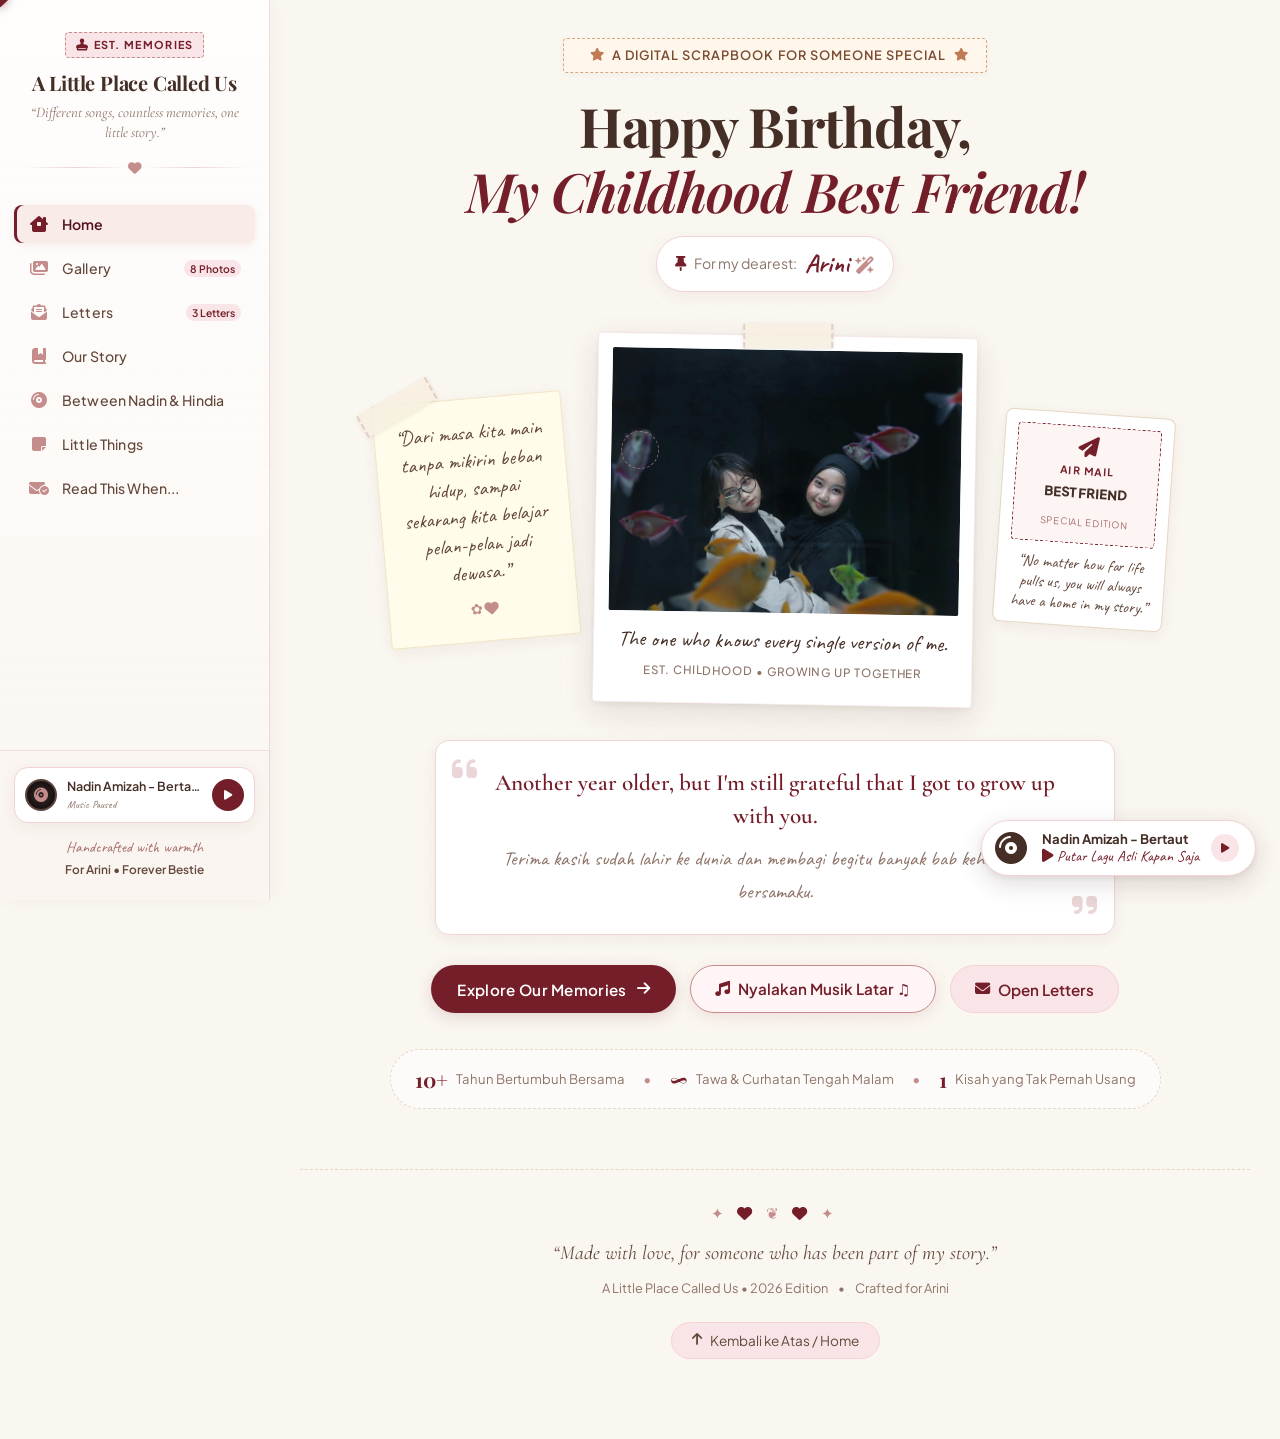
==== birthday-website/index.html @ 7b303b4a "first commit" ====
<!DOCTYPE html>
<html lang="id">
<head>
  <meta charset="UTF-8">
  <meta name="viewport" content="width=device-width, initial-scale=1.0, maximum-scale=5.0">
  <title>A Little Place Called Us — Happy Birthday, Arini!</title>
  <meta name="description" content="A personal memory journal and digital scrapbook for my childhood best friend.">

  <!-- Google Fonts -->
  <link rel="preconnect" href="https://fonts.googleapis.com">
  <link rel="preconnect" href="https://fonts.gstatic.com" crossorigin>
  <link href="https://fonts.googleapis.com/css2?family=Caveat:wght@400..700&family=Cormorant+Garamond:ital,wght@0,400;0,600;1,400&family=Playfair+Display:ital,wght@0,400..800;1,400..800&family=Plus+Jakarta+Sans:wght@300;400;500;600;700&display=swap" rel="stylesheet">

  <!-- Font Awesome 6 (for beautiful icons & symbols) -->
  <link rel="stylesheet" href="https://cdnjs.cloudflare.com/ajax/libs/font-awesome/6.5.2/css/all.min.css" integrity="sha512-SnH5WK+bZxgPHs44uWIX+LLJAJ9/2PkPKZ5QiAj6Ta86w+fsb2TkcmfRyVX3pBnMFcV7oQPJkl9QevSCWr3W6A==" crossorigin="anonymous" referrerpolicy="no-referrer" />

  <link rel="stylesheet" href="style.css">
</head>
<body>

  <!-- Custom Cursor (Desktop) -->
  <div class="custom-cursor" id="customCursor" aria-hidden="true">
    <i class="fa-solid fa-heart"></i>
  </div>
  <div class="custom-cursor-follower" id="customCursorFollower" aria-hidden="true"></div>

  <!-- Loading Screen -->
  <div class="loading-screen" id="loadingScreen">
    <div class="loader-content">
      <div class="loader-envelope">
        <div class="loader-envelope-flap"></div>
        <div class="loader-heart"><i class="fa-solid fa-heart"></i></div>
      </div>
      <h2 class="loader-title">Preparing your little surprise...</h2>
      <p class="loader-subtitle">Mengumpulkan tawa, melodi, dan kenangan kecil kita.</p>
      <div class="loader-bar-wrap">
        <div class="loader-bar" id="loaderBar"></div>
      </div>
      <span class="loader-counter" id="loaderCounter">0%</span>
    </div>
  </div>

  <!-- Floating Hearts Background Container -->
  <div class="floating-hearts-container" id="floatingHeartsContainer" aria-hidden="true"></div>

  <!-- Audio Element -->
  <audio id="bgMusic" loop preload="auto">
    <source src="assets/music/background.wav" type="audio/wav">
    <source src="assets/music/background.mp3" type="audio/mp3">
  </audio>

  <!-- Mobile Top Bar (Responsive Header) -->
  <header class="mobile-topbar" id="mobileTopbar">
    <button class="hamburger-btn" id="hamburgerBtn" aria-label="Buka Menu Navigasi">
      <i class="fa-solid fa-bars hamburger-icon"></i>
    </button>
    <div class="mobile-brand">
      <span class="brand-sub">Scrapbook</span>
      <span class="brand-title">A Little Place Called Us</span>
    </div>
    <button class="mobile-music-btn" id="mobileMusicBtn" aria-label="Musik Latar">
      <i class="fa-solid fa-compact-disc mobile-disc-icon"></i>
    </button>
  </header>

  <!-- Floating Persistent Music Player Widget (Accessible Anywhere, Desktop & Mobile) -->
  <div class="floating-music-widget" id="floatingMusicWidget">
    <button class="floating-music-card" id="floatingMusicBtn" aria-label="Kontrol Musik Latar">
      <div class="floating-disc-wrap">
        <i class="fa-solid fa-compact-disc floating-disc" id="floatingDisc"></i>
        <span class="floating-music-pulse" aria-hidden="true"></span>
      </div>
      <div class="floating-music-info">
        <span class="floating-title" id="floatingSongTitle">Background Melody</span>
        <span class="floating-sub" id="floatingSongStatus"><i class="fa-solid fa-play"></i> Putar Musik Kapan Saja</span>
      </div>
      <div class="floating-action-icon">
        <i class="fa-solid fa-play" id="floatingPlayIcon"></i>
        <i class="fa-solid fa-pause" id="floatingPauseIcon" style="display:none;"></i>
      </div>
    </button>
  </div>

  <!-- Sidebar Overlay (Mobile) -->
  <div class="sidebar-backdrop" id="sidebarBackdrop"></div>

  <div class="layout-wrapper">
    <!-- Sidebar Navigation -->
    <aside class="sidebar" id="sidebar">
      <!-- Mobile Close Button inside drawer -->
      <button class="sidebar-close-btn" id="sidebarCloseBtn" aria-label="Tutup Menu">
        <i class="fa-solid fa-xmark"></i>
      </button>

      <div class="sidebar-header">
        <div class="sidebar-stamp">
          <i class="fa-solid fa-stamp stamp-icon-fa"></i>
          <span class="stamp-text">EST. MEMORIES</span>
        </div>
        <h1 class="sidebar-title">A Little Place Called Us</h1>
        <p class="sidebar-tagline">“Different songs, countless memories, one little story.”</p>
        <div class="sidebar-divider">
          <span><i class="fa-solid fa-heart"></i></span>
        </div>
      </div>

      <nav class="sidebar-nav">
        <ul class="nav-list">
          <li class="nav-item">
            <button class="nav-link active" data-target="home">
              <span class="nav-icon"><i class="fa-solid fa-house-chimney-window"></i></span>
              <span class="nav-text">Home</span>
              <span class="nav-tape"></span>
            </button>
          </li>
          <li class="nav-item">
            <button class="nav-link" data-target="gallery">
              <span class="nav-icon"><i class="fa-solid fa-images"></i></span>
              <span class="nav-text">Gallery</span>
              <span class="nav-badge">8 Photos</span>
            </button>
          </li>
          <li class="nav-item">
            <button class="nav-link" data-target="letters">
              <span class="nav-icon"><i class="fa-solid fa-envelope-open-text"></i></span>
              <span class="nav-text">Letters</span>
              <span class="nav-badge">3 Letters</span>
            </button>
          </li>
          <li class="nav-item">
            <button class="nav-link" data-target="story">
              <span class="nav-icon"><i class="fa-solid fa-book-bookmark"></i></span>
              <span class="nav-text">Our Story</span>
            </button>
          </li>
          <li class="nav-item">
            <button class="nav-link" data-target="music-corner">
              <span class="nav-icon"><i class="fa-solid fa-compact-disc"></i></span>
              <span class="nav-text">Between Nadin &amp; Hindia</span>
            </button>
          </li>
          <li class="nav-item">
            <button class="nav-link" data-target="little-things">
              <span class="nav-icon"><i class="fa-solid fa-note-sticky"></i></span>
              <span class="nav-text">Little Things</span>
            </button>
          </li>
          <li class="nav-item">
            <button class="nav-link" data-target="read-when">
              <span class="nav-icon"><i class="fa-solid fa-envelope-circle-check"></i></span>
              <span class="nav-text">Read This When...</span>
            </button>
          </li>
        </ul>
      </nav>

      <!-- Sidebar Music Player Capsule -->
      <div class="sidebar-footer">
        <div class="music-capsule" id="musicCapsule">
          <div class="vinyl-mini" id="miniVinyl">
            <i class="fa-solid fa-compact-disc fa-spin-slow"></i>
          </div>
          <div class="music-info">
            <span class="music-title-mini" id="musicTitleMini">Play Background Melody</span>
            <span class="music-status" id="musicStatus">Acoustic Lo-Fi Vibes</span>
          </div>
          <button class="music-play-btn" id="musicToggleBtn" aria-label="Toggle Musik">
            <i class="fa-solid fa-play play-icon"></i>
            <i class="fa-solid fa-pause pause-icon" style="display:none;"></i>
          </button>
        </div>

        <div class="sidebar-dedication">
          <span>Handcrafted with warmth</span>
          <strong>For Arini • Forever Bestie</strong>
        </div>
      </div>
    </aside>

    <!-- Main Content Container -->
    <main class="main-content" id="mainContent">

      <!-- ==============================================
           SECTION 1: HOME
           ============================================== -->
      <section class="page-section active" id="home" data-title="Home">
        <div class="scrapbook-container">
          
          <div class="home-hero">
            <!-- Vintage Paper Header Badge -->
            <div class="vintage-badge fade-in">
              <span class="badge-tape"></span>
              <i class="fa-solid fa-star badge-star"></i>
              <span class="badge-txt">A Digital Scrapbook For Someone Special</span>
              <i class="fa-solid fa-star badge-star"></i>
            </div>

            <h1 class="home-headline fade-in delay-1">
              Happy Birthday, <br>
              <span class="highlight-serif">My Childhood Best Friend!</span>
            </h1>

            <div class="friend-name-tag fade-in delay-2">
              <i class="fa-solid fa-thumbtack pin-icon"></i>
              <span class="dear-text">For my dearest:</span>
              <span class="name-script">Arini <i class="fa-solid fa-wand-magic-sparkles"></i></span>
            </div>

            <!-- Main Scrapbook Composition -->
            <div class="home-scrapbook-stage fade-in delay-3">
              
              <!-- Left decorative sticky note -->
              <div class="scrapbook-sticky-note sticky-left">
                <span class="tape-strip tape-diagonal"></span>
                <p class="handwriting-text">
                  “Dari masa kita main tanpa mikirin beban hidup, sampai sekarang kita belajar pelan-pelan jadi dewasa.”
                </p>
                <div class="doodle-flower">
                  <i class="fa-solid fa-flower"></i> ✿ <i class="fa-solid fa-heart"></i>
                </div>
              </div>

              <!-- Main Polaroid Photo -->
              <div class="main-polaroid-wrapper">
                <div class="polaroid-frame main-polaroid">
                  <span class="tape-strip tape-center"></span>
                  <div class="polaroid-img-box">
                    <img src="assets/images/main-photo.jpg" alt="Foto Masa Kecil Kita Berdua" class="polaroid-img" id="homeMainImg">
                    <div class="photo-overlay-vignette"></div>
                  </div>
                  <div class="polaroid-caption">
                    <p class="caption-handwritten">The one who knows every single version of me.</p>
                    <span class="caption-date">Est. Childhood • Growing Up Together</span>
                  </div>
                </div>
              </div>

              <!-- Right decorative postal stamp -->
              <div class="scrapbook-stamp-card stamp-right">
                <div class="stamp-inner">
                  <i class="fa-solid fa-paper-plane stamp-icon"></i>
                  <span class="stamp-country">AIR MAIL</span>
                  <span class="stamp-value">BEST FRIEND</span>
                  <span class="stamp-seal">SPECIAL EDITION</span>
                </div>
                <p class="stamp-note">“No matter how far life pulls us, you will always have a home in my story.”</p>
              </div>

            </div>

            <!-- Animated Quote Card -->
            <div class="quote-card fade-in delay-4">
              <i class="fa-solid fa-quote-left quote-mark"></i>
              <blockquote class="home-quote">
                Another year older, but I'm still grateful that I got to grow up with you.
              </blockquote>
              <i class="fa-solid fa-quote-right quote-mark end"></i>
              <div class="quote-sub-message">
                Terima kasih sudah lahir ke dunia dan membagi begitu banyak bab kehidupanmu bersamaku.
              </div>
            </div>

            <!-- Call to Actions & Direct Music Trigger -->
            <div class="home-actions fade-in delay-5">
              <button class="btn-vintage-primary" data-navigate="gallery">
                <span>Explore Our Memories</span>
                <i class="fa-solid fa-arrow-right"></i>
              </button>
              
              <!-- Direct Music Button: Playable at any time -->
              <button class="btn-vintage-music" id="heroMusicBtn">
                <i class="fa-solid fa-music"></i>
                <span id="heroMusicBtnText">Nyalakan Musik Latar ♫</span>
              </button>

              <button class="btn-vintage-secondary" data-navigate="letters">
                <i class="fa-solid fa-envelope"></i>
                <span>Open Letters</span>
              </button>
            </div>

            <!-- Mini decorative ticker -->
            <div class="friendship-stats-ticker">
              <div class="stat-pill">
                <span class="stat-num">10+</span>
                <span class="stat-lbl">Tahun Bertumbuh Bersama</span>
              </div>
              <div class="stat-dot">•</div>
              <div class="stat-pill">
                <span class="stat-num">∞</span>
                <span class="stat-lbl">Tawa &amp; Curhatan Tengah Malam</span>
              </div>
              <div class="stat-dot">•</div>
              <div class="stat-pill">
                <span class="stat-num">1</span>
                <span class="stat-lbl">Kisah yang Tak Pernah Usang</span>
              </div>
            </div>

          </div>

        </div>
      </section>


      <!-- ==============================================
           SECTION 2: GALLERY — OUR LITTLE MOMENTS
           ============================================== -->
      <section class="page-section" id="gallery" data-title="Gallery">
        <div class="scrapbook-container">
          
          <div class="section-header">
            <span class="section-tag"><i class="fa-solid fa-camera-retro"></i> Photobooth Moments</span>
            <h2 class="section-title">Our Little Moments</h2>
            <p class="section-subtitle">Delapan potret manis di photobooth, ribuan pesona cantik dan tawa menggemaskan yang selalu bikin kangen.</p>
            <div class="floral-divider">
              <span>❧ <i class="fa-solid fa-heart"></i> ❧</span>
            </div>
          </div>

          <div class="gallery-instructions">
            <span class="click-hint"><i class="fa-solid fa-lightbulb"></i> Klik pada setiap polaroid untuk melihat foto dalam ukuran penuh dan membaca cerita di baliknya.</span>
          </div>

          <!-- Pinterest / Scrapbook Masonry Grid (8 Landscape Photobooth Photos) -->
          <div class="scrapbook-grid" id="galleryGrid">
            
            <!-- Photo 1 -->
            <article class="polaroid-item tilt-left" data-index="0" data-src="assets/images/photo1.jpg" data-caption="Lihat deh senyummu di sini, manis dan teduh banget. Dari dulu sampai sekarang, kamu selalu punya aura menenangkan yang bikin siapa pun di dekatmu merasa nyaman." data-date="Photobooth • Senyum Paling Teduh">
              <span class="washi-tape washi-top-left"></span>
              <div class="polaroid-card">
                <div class="polaroid-photo-wrap">
                  <img src="assets/images/photo1.jpg" alt="Photobooth Bersama - Senyum Manis" class="polaroid-thumb" loading="lazy">
                  <div class="hover-zoom-badge">
                    <i class="fa-solid fa-magnifying-glass-plus"></i>
                  </div>
                </div>
                <div class="polaroid-meta">
                  <span class="polaroid-num">#01</span>
                  <p class="polaroid-text">Senyum manismu yang selalu bikin suasana jadi hangat dan tenang.</p>
                </div>
              </div>
            </article>

            <!-- Photo 2 -->
            <article class="polaroid-item tilt-right" data-index="1" data-src="assets/images/photo2.jpg" data-caption="Gaya santai dengan pose andalan, tapi pesonanya gak pernah main-main. Kamu tuh perpaduan sempurna antara sosok yang keren, mandiri, dan berhati sangat tulus." data-date="Photobooth • Cantik &amp; Keren">
              <span class="washi-tape washi-top-right"></span>
              <div class="polaroid-card">
                <div class="polaroid-photo-wrap">
                  <img src="assets/images/photo2.jpg" alt="Photobooth Bersama - Pose Keren" class="polaroid-thumb" loading="lazy">
                  <div class="hover-zoom-badge">
                    <i class="fa-solid fa-magnifying-glass-plus"></i>
                  </div>
                </div>
                <div class="polaroid-meta">
                  <span class="polaroid-num">#02</span>
                  <p class="polaroid-text">Definisi cewek manis dan keren yang pesonanya gak pernah luntur.</p>
                </div>
              </div>
            </article>

            <!-- Photo 3 -->
            <article class="polaroid-item tilt-left" data-index="2" data-src="assets/images/photo3.jpg" data-caption="Tolong ya, ini kenapa lucu dan menggemaskan banget? Mau pose bertopang dagu atau bibir dikerucutin begini, kamu tetap kelihatan sangat manis dan fotogenik!" data-date="Photobooth • Paling Menggemaskan">
              <span class="washi-tape washi-center"></span>
              <div class="polaroid-card">
                <div class="polaroid-photo-wrap">
                  <img src="assets/images/photo3.jpg" alt="Photobooth Bersama - Pose Gemas" class="polaroid-thumb" loading="lazy">
                  <div class="hover-zoom-badge">
                    <i class="fa-solid fa-magnifying-glass-plus"></i>
                  </div>
                </div>
                <div class="polaroid-meta">
                  <span class="polaroid-num">#03</span>
                  <p class="polaroid-text">Pose gemas bertabur pesona bidadari, imutnya kebangetan!</p>
                </div>
              </div>
            </article>

            <!-- Photo 4 -->
            <article class="polaroid-item tilt-right" data-index="3" data-src="assets/images/photo4.jpg" data-caption="Sisi jahil dan lucumu yang selalu berhasil bikin hari-hariku penuh tawa. Gak peduli seabsurd apa posenya, kamu selalu terlihat cantik, ekspresif, dan menyenangkan." data-date="Photobooth • Sisi Jahil &amp; Cantik">
              <span class="washi-tape washi-top-left"></span>
              <div class="polaroid-card">
                <div class="polaroid-photo-wrap">
                  <img src="assets/images/photo4.jpg" alt="Photobooth Bersama - Pose Jahil" class="polaroid-thumb" loading="lazy">
                  <div class="hover-zoom-badge">
                    <i class="fa-solid fa-magnifying-glass-plus"></i>
                  </div>
                </div>
                <div class="polaroid-meta">
                  <span class="polaroid-num">#04</span>
                  <p class="polaroid-text">Mau pose anggun atau konyol begini, cantiknya tetap gak ada tandingannya.</p>
                </div>
              </div>
            </article>

            <!-- Photo 5 -->
            <article class="polaroid-item tilt-left" data-index="4" data-src="assets/images/photo5.jpg" data-caption="Kecantikanmu bukan cuma terpancar dari wajah manismu, tapi juga dari ketulusan hatimu yang luar biasa. Bangga dan bersyukur banget punya sahabat secantik dan sebaik kamu, Arini." data-date="Photobooth • Bidadari Favorit">
              <span class="washi-tape washi-top-right"></span>
              <div class="polaroid-card">
                <div class="polaroid-photo-wrap">
                  <img src="assets/images/photo5.jpg" alt="Photobooth Bersama - Anggun &amp; Manis" class="polaroid-thumb" loading="lazy">
                  <div class="hover-zoom-badge">
                    <i class="fa-solid fa-magnifying-glass-plus"></i>
                  </div>
                </div>
                <div class="polaroid-meta">
                  <span class="polaroid-num">#05</span>
                  <p class="polaroid-text">Cantik, berhati baik, dan selalu jadi sosok favorit di duniaku.</p>
                </div>
              </div>
            </article>

            <!-- Photo 6 -->
            <article class="polaroid-item tilt-right" data-index="5" data-src="assets/images/photo6.jpg" data-caption="Lihat ekspresi usil dan tawamu di sini, gemas banget! Kamu adalah orang yang gak pernah jaim dan selalu bisa membawa kebahagiaan murni di sekelilingmu. Tetap jadi sosok yang ceria dan penuh warna seperti ini ya, Arini!" data-date="Photobooth • Tawa Paling Ceria">
              <span class="washi-tape washi-top-left"></span>
              <div class="polaroid-card">
                <div class="polaroid-photo-wrap">
                  <img src="assets/images/photo6.jpg" alt="Photobooth Bersama - Tawa Lepas &amp; Usil" class="polaroid-thumb" loading="lazy">
                  <div class="hover-zoom-badge">
                    <i class="fa-solid fa-magnifying-glass-plus"></i>
                  </div>
                </div>
                <div class="polaroid-meta">
                  <span class="polaroid-num">#06</span>
                  <p class="polaroid-text">Tawa lepas dan ekspresi ceriamu yang selalu bikin hari-hari jadi berwarna.</p>
                </div>
              </div>
            </article>

            <!-- Photo 7 -->
            <article class="polaroid-item tilt-left" data-index="6" data-src="assets/images/photo7.jpg" data-caption="Pakai bando beruang lucu begini, tingkat keimutanmu langsung melonjak tinggi! Pesona manismu itu alami banget, gak pernah dibuat-buat. Senang banget bisa selalu bertingkah seru dan bahagia bareng kamu." data-date="Photobooth • Manisnya Kelewatan">
              <span class="washi-tape washi-top-right"></span>
              <div class="polaroid-card">
                <div class="polaroid-photo-wrap">
                  <img src="assets/images/photo7.jpg" alt="Photobooth Bersama - Bando Beruang Lucu" class="polaroid-thumb" loading="lazy">
                  <div class="hover-zoom-badge">
                    <i class="fa-solid fa-magnifying-glass-plus"></i>
                  </div>
                </div>
                <div class="polaroid-meta">
                  <span class="polaroid-num">#07</span>
                  <p class="polaroid-text">Bando beruang dan pose seru, tapi tetep kelihatan paling manis seisi dunia.</p>
                </div>
              </div>
            </article>

            <!-- Photo 8 -->
            <article class="polaroid-item tilt-right" data-index="7" data-src="assets/images/photo8.jpg" data-caption="Foto penutup yang sempurna! Pose duck face andalanmu yang selalu juara. Di mataku, kamu akan selalu jadi cewek paling berharga, luar biasa cantik, dan sahabat terbaik yang pernah kumiliki. Selamat ulang tahun, Arini!" data-date="Photobooth • Sempurna &amp; Tiada Dua">
              <span class="washi-tape washi-center"></span>
              <div class="polaroid-card">
                <div class="polaroid-photo-wrap">
                  <img src="assets/images/photo8.jpg" alt="Photobooth Bersama - Pose Duck Face Gemas" class="polaroid-thumb" loading="lazy">
                  <div class="hover-zoom-badge">
                    <i class="fa-solid fa-magnifying-glass-plus"></i>
                  </div>
                </div>
                <div class="polaroid-meta">
                  <span class="polaroid-num">#08</span>
                  <p class="polaroid-text">Pose peace dan duck face andalan—cantik, menggemaskan, dan tiada duanya.</p>
                </div>
              </div>
            </article>

          </div>

        </div>
      </section>


      <!-- ==============================================
           SECTION 3: LETTERS — LETTERS FOR YOU
           ============================================== -->
      <section class="page-section" id="letters" data-title="Letters">
        <div class="scrapbook-container">
          
          <div class="section-header">
            <span class="section-tag"><i class="fa-solid fa-envelope-open-text"></i> Digital Envelopes</span>
            <h2 class="section-title">Letters For You</h2>
            <p class="section-subtitle">Tiga pucuk surat bersegel lilin yang kutulis khusus untukmu. Klik amplop untuk membukanya pelan-pelan.</p>
            <div class="floral-divider">
              <span>❧ <i class="fa-solid fa-heart"></i> ❧</span>
            </div>
          </div>

          <div class="envelopes-wrapper">

            <!-- Envelope 1: Birthday Letter -->
            <div class="envelope-item" data-letter="birthday">
              <div class="envelope-box">
                <div class="envelope-flap"></div>
                <div class="wax-seal seal-burgundy">
                  <i class="fa-solid fa-cake-candles seal-icon"></i>
                </div>
                <div class="envelope-pocket">
                  <span class="envelope-stamp-mini">PAR AVION</span>
                  <div class="envelope-front-text">
                    <span class="env-to">To: Arini</span>
                    <span class="env-tag">A Birthday Letter</span>
                  </div>
                </div>
                <!-- Peeking letter sheet -->
                <div class="letter-sheet-peek">
                  <span class="peek-line"></span>
                  <span class="peek-line short"></span>
                </div>
              </div>
              <div class="envelope-label">
                <h3>A Birthday Letter</h3>
                <p>Selamat bertambah usia, sosok terfavorit di duniaku.</p>
                <button class="btn-open-envelope">
                  <span>Buka Surat Ini</span>
                  <i class="fa-solid fa-arrow-right"></i>
                </button>
              </div>
            </div>

            <!-- Envelope 2: Thank You Letter -->
            <div class="envelope-item" data-letter="thankyou">
              <div class="envelope-box">
                <div class="envelope-flap"></div>
                <div class="wax-seal seal-rose">
                  <i class="fa-solid fa-hand-holding-heart seal-icon"></i>
                </div>
                <div class="envelope-pocket">
                  <span class="envelope-stamp-mini">GRATITUDE</span>
                  <div class="envelope-front-text">
                    <span class="env-to">To: Arini</span>
                    <span class="env-tag">Thank You Letter</span>
                  </div>
                </div>
                <div class="letter-sheet-peek">
                  <span class="peek-line"></span>
                  <span class="peek-line short"></span>
                </div>
              </div>
              <div class="envelope-label">
                <h3>Thank You Letter</h3>
                <p>Terima kasih untuk kehadiranmu yang tulus tanpa syarat.</p>
                <button class="btn-open-envelope">
                  <span>Buka Surat Ini</span>
                  <i class="fa-solid fa-arrow-right"></i>
                </button>
              </div>
            </div>

            <!-- Envelope 3: Letter for Our Future -->
            <div class="envelope-item" data-letter="future">
              <div class="envelope-box">
                <div class="envelope-flap"></div>
                <div class="wax-seal seal-gold">
                  <i class="fa-solid fa-star seal-icon"></i>
                </div>
                <div class="envelope-pocket">
                  <span class="envelope-stamp-mini">FOREVER</span>
                  <div class="envelope-front-text">
                    <span class="env-to">To: Arini</span>
                    <span class="env-tag">A Letter for Our Future</span>
                  </div>
                </div>
                <div class="letter-sheet-peek">
                  <span class="peek-line"></span>
                  <span class="peek-line short"></span>
                </div>
              </div>
              <div class="envelope-label">
                <h3>A Letter for Our Future</h3>
                <p>Sebuah janji kecil untuk tahun-tahun yang akan datang.</p>
                <button class="btn-open-envelope">
                  <span>Buka Surat Ini</span>
                  <i class="fa-solid fa-arrow-right"></i>
                </button>
              </div>
            </div>

          </div>

          <!-- Bottom Scrapbook Quote -->
          <div class="letters-footer-note">
            <span class="handwriting-text">“Words may fade into air, but written letters carry the heartbeat of the moment.”</span>
          </div>

        </div>
      </section>


      <!-- ==============================================
           SECTION 4: OUR STORY — FROM THEN TO NOW
           ============================================== -->
      <section class="page-section" id="story" data-title="Our Story">
        <div class="scrapbook-container">
          
          <div class="section-header">
            <span class="section-tag"><i class="fa-solid fa-clock-rotate-left"></i> Timeline of Us</span>
            <h2 class="section-title">From Then To Now</h2>
            <p class="section-subtitle">Garis waktu perjalanan dua orang anak kecil yang memutuskan untuk saling menggenggam tangan melewati setiap babak kehidupan.</p>
            <div class="floral-divider">
              <span>❧ <i class="fa-solid fa-heart"></i> ❧</span>
            </div>
          </div>

          <!-- Vertical Timeline with Scrapbook Cards -->
          <div class="timeline-tree">
            <div class="timeline-stem-line" aria-hidden="true"></div>

            <!-- Milestone 1: The Beginning -->
            <div class="timeline-node node-left scroll-reveal">
              <div class="timeline-marker">
                <i class="fa-solid fa-shapes marker-icon"></i>
              </div>
              <div class="timeline-card">
                <span class="washi-tape washi-top-right"></span>
                <div class="card-stamp-badge">CHAPTER 01</div>
                <span class="timeline-era">The Beginning • SD &amp; Pesantren</span>
                <h3 class="timeline-heading">“Kamu Duduk Sama Siapa, Ris?”</h3>
                <div class="timeline-date-tag"><i class="fa-regular fa-calendar"></i> Kelas 2 SD — Kelas 6 SD</div>
                <p class="timeline-desc">
                  Masih ingat waktu aku baru pindah sekolah saat kelas 2 SD? Aku duduk di sebelah sepupumu, lalu kamu sesekali datang mampir ke meja kami sambil bertanya kalimat itu. Dari kelas 3 SD kita makin dekat apalagi setelah masuk pesantren bareng. Sampai kelas 6, setiap ada foto bersama posisi kita selalu berdampingan.
                </p>
                <div class="timeline-footnote">
                  <span>✦ Momen kunci:</span> Berawal dari anak baru pindah sekolah dan mampir ke meja kelas, berlanjut jadi teman seumur hidup.
                </div>
              </div>
            </div>

            <!-- Milestone 2: Growing Up -->
            <div class="timeline-node node-right scroll-reveal">
              <div class="timeline-marker">
                <i class="fa-solid fa-video marker-icon"></i>
              </div>
              <div class="timeline-card">
                <span class="washi-tape washi-top-left"></span>
                <div class="card-stamp-badge">CHAPTER 02</div>
                <span class="timeline-era">Growing Up • Era SMP &amp; Konten COVID</span>
                <h3 class="timeline-heading">Jedag-Jedug &amp; Video Transisi Absurd</h3>
                <div class="timeline-date-tag"><i class="fa-regular fa-calendar"></i> Masa SMP &amp; Masa Karantina</div>
                <p class="timeline-desc">
                  Masa SMP saat pandemi COVID jadi masa paling random! Kita sering banget bikin video bareng, mulai dari jedag-jedug sampai berbagai macam video transisi yang waktu itu rasanya keren banget. Walau sekarang kalau dilihat lagi bikin cringe sendiri, tapi selalu ada saja ide untuk bikin video berdua dan tertawa lepas.
                </p>
                <div class="timeline-footnote">
                  <span>✦ Momen kunci:</span> Nggak peduli konsepnya apa, yang penting bisa seru-seruan dan bikin video berdua.
                </div>
              </div>
            </div>

            <!-- Milestone 3: The Memories -->
            <div class="timeline-node node-left scroll-reveal">
              <div class="timeline-marker">
                <i class="fa-solid fa-graduation-cap marker-icon"></i>
              </div>
              <div class="timeline-card">
                <span class="washi-tape washi-top-right"></span>
                <div class="card-stamp-badge">CHAPTER 03</div>
                <span class="timeline-era">The Memories • Masa SMA &amp; Cerita Kelas</span>
                <h3 class="timeline-heading">Tidur di Kelas, Catatan Lambat, &amp; Saling Nyuapin</h3>
                <div class="timeline-date-tag"><i class="fa-regular fa-calendar"></i> Putih Abu-Abu &amp; Bangku Kelas</div>
                <p class="timeline-desc">
                  Masa SMA yang penuh kenangan absurd: duduk sebangku dan kadang tidur bareng di kelas, kamu yang hobi ngemil pas guru nerangin (terutama jam pelajaran agama!), dan kamu yang gak sabaran lihat aku makan kelamaan sampai akhirnya nyuapin sendiri. Padahal kamu punya bakat menulis cerita dan AU Twitter yang puitis, tapi kalau urusan mencatat materi di kelas selalu satu huruf demi satu huruf!
                </p>
                <div class="timeline-footnote">
                  <span>✦ Momen kunci:</span> Dari drama catatan kelas sampai kebiasaan saling menjahili yang bikin masa sekolah begitu berkesan.
                </div>
              </div>
            </div>

            <!-- Milestone 4: Today -->
            <div class="timeline-node node-right scroll-reveal">
              <div class="timeline-marker">
                <i class="fa-solid fa-cake-candles marker-icon"></i>
              </div>
              <div class="timeline-card highlight-card">
                <span class="washi-tape washi-center"></span>
                <div class="card-stamp-badge special">CHAPTER 04</div>
                <span class="timeline-era">Today &amp; Beyond • Hari Ini &amp; Masa Depan</span>
                <h3 class="timeline-heading">Dunia Berbeda, Satu Cerita Berdampingan</h3>
                <div class="timeline-date-tag"><i class="fa-regular fa-calendar"></i> Hari Ulang Tahunmu &amp; Seterusnya</div>
                <p class="timeline-desc">
                  Dari dulu selera kita berbeda: anime vs drama Thailand, BL, dan NCT. Sekarang selera musik pun punya dunia masing-masing: Nadin Amizah vs Hindia. Dari kamu yang dulu tergila-gila cowok virtual hingga akhirnya menemukan cinta di dunia nyata, dan dari yang dulu nggak ngopi sekarang jadi suka ngopi. Dunia boleh berbeda, tapi cerita kita tetap melangkah bersama.
                </p>
                <div class="timeline-footnote">
                  <span>✦ Momen kunci:</span> “Different songs, countless memories, one little story.” Selamat ulang tahun sahabat kecilku!
                </div>
              </div>
            </div>

          </div>

          <!-- Timeline Quote Box -->
          <div class="timeline-quote-box">
            <i class="fa-solid fa-quote-left quote-icon"></i>
            <p class="handwriting-text">
              “Time flies, seasons change, people come and go. But I'm blessed that you stayed.”
            </p>
          </div>

        </div>
      </section>


      <!-- ==============================================
           SECTION 6: BETWEEN NADIN & HINDIA
           ============================================== -->
      <section class="page-section" id="music-corner" data-title="Between Nadin & Hindia">
        <div class="scrapbook-container">
          
          <div class="section-header">
            <span class="section-tag"><i class="fa-solid fa-headphones"></i> Musical Soulmates</span>
            <h2 class="section-title">Between Nadin &amp; Hindia</h2>
            <p class="section-subtitle">“Different songs, countless memories, one little story.”</p>
            <div class="floral-divider">
              <span>❧ <i class="fa-solid fa-music"></i> ❧</span>
            </div>
          </div>

          <!-- Dual Musical Worlds Split -->
          <div class="music-dual-wrapper">
            
            <!-- Her World: Nadin Amizah -->
            <div class="music-world-card world-her">
              <span class="washi-tape washi-top-left washi-soft-pink"></span>
              <div class="world-header">
                <div class="world-badge"><i class="fa-solid fa-sparkles"></i> HER WORLD</div>
                <h3 class="world-artist">Nadin Amizah</h3>
                <p class="world-tagline">Lembut, dreamy, puitis, dan penuh kehangatan.</p>
              </div>

              <div class="world-artwork-box">
                <img src="assets/images/album-nadin.jpg" alt="Artwork Nadin Amizah" class="world-cover" loading="lazy">
                <div class="artwork-vinyl-peeking">
                  <div class="vinyl-disc vinyl-nadin"></div>
                </div>
              </div>

              <div class="world-description">
                <p>
                  Selera musikmu yang sehangat pelukan di sore mendung. Kamu selalu menemukan keindahan dalam bait-bait puisi Nadin yang tenang, membiarkan setiap nadanya menyembuhkan lelah dan merayakan kerentanan dengan begitu anggun.
                </p>
              </div>

              <div class="world-tracklist">
                <h4 class="tracklist-title"><i class="fa-solid fa-music"></i> Lagu Favorit Sahabat (Klik lagu untuk dengarkan aslinya):</h4>
                <ul class="song-list">
                  <li class="song-item active" data-song-key="nadin-bertaut" data-audio="assets/music/nadin-bertaut.m4a">
                    <span class="song-idx">01</span>
                    <div class="song-details">
                      <strong class="song-name">Bertaut</strong>
                      <span class="song-note">Tentang ikatan batin yang tak butuh banyak kata.</span>
                    </div>
                    <button class="song-play-pill" aria-label="Putar Lagu Bertaut">
                      <i class="fa-solid fa-play pill-icon"></i>
                      <span class="pill-label">Putar</span>
                    </button>
                    <span class="song-time">05:16</span>
                  </li>
                  <li class="song-item" data-song-key="nadin-rayuan" data-audio="assets/music/nadin-rayuan.m4a">
                    <span class="song-idx">02</span>
                    <div class="song-details">
                      <strong class="song-name">Rayuan Perempuan Gila</strong>
                      <span class="song-note">Sisi jujur dan rentan yang selalu kamu pahami.</span>
                    </div>
                    <button class="song-play-pill" aria-label="Putar Lagu Rayuan Perempuan Gila">
                      <i class="fa-solid fa-play pill-icon"></i>
                      <span class="pill-label">Putar</span>
                    </button>
                    <span class="song-time">04:32</span>
                  </li>
                  <li class="song-item" data-song-key="nadin-sorai" data-audio="assets/music/nadin-sorai.m4a">
                    <span class="song-idx">03</span>
                    <div class="song-details">
                      <strong class="song-name">Sorai</strong>
                      <span class="song-note">Merayakan pertemuan dan keikhlasan yang tulus.</span>
                    </div>
                    <button class="song-play-pill" aria-label="Putar Lagu Sorai">
                      <i class="fa-solid fa-play pill-icon"></i>
                      <span class="pill-label">Putar</span>
                    </button>
                    <span class="song-time">04:20</span>
                  </li>
                  <li class="song-item" data-song-key="nadin-beranjak" data-audio="assets/music/nadin-beranjak.m4a">
                    <span class="song-idx">04</span>
                    <div class="song-details">
                      <strong class="song-name">Beranjak Dewasa</strong>
                      <span class="song-note">Lagu kita tiap kali merasa dunia berputar terlalu cepat.</span>
                    </div>
                    <button class="song-play-pill" aria-label="Putar Lagu Beranjak Dewasa">
                      <i class="fa-solid fa-play pill-icon"></i>
                      <span class="pill-label">Putar</span>
                    </button>
                    <span class="song-time">04:55</span>
                  </li>
                  <li class="song-item" data-song-key="nadin-dirayakan" data-audio="assets/music/nadin-dirayakan.m4a">
                    <span class="song-idx">05</span>
                    <div class="song-details">
                      <strong class="song-name">Semua Aku Dirayakan</strong>
                      <span class="song-note">Karena bersamamu, aku selalu merasa dirayakan seutuhnya.</span>
                    </div>
                    <button class="song-play-pill" aria-label="Putar Lagu Semua Aku Dirayakan">
                      <i class="fa-solid fa-play pill-icon"></i>
                      <span class="pill-label">Putar</span>
                    </button>
                    <span class="song-time">04:48</span>
                  </li>
                </ul>
              </div>
            </div>

            <!-- My World: Hindia -->
            <div class="music-world-card world-me">
              <span class="washi-tape washi-top-right washi-slate"></span>
              <div class="world-header">
                <div class="world-badge"><i class="fa-solid fa-city"></i> MY WORLD</div>
                <h3 class="world-artist">Hindia (Baskara)</h3>
                <p class="world-tagline">Minimalis, reflektif, jujur, dan sedikit moody.</p>
              </div>

              <div class="world-artwork-box">
                <img src="assets/images/album-hindia.jpg" alt="Artwork Hindia" class="world-cover" loading="lazy">
                <div class="artwork-vinyl-peeking">
                  <div class="vinyl-disc vinyl-hindia"></div>
                </div>
              </div>

              <div class="world-description">
                <p>
                  Selera musikku yang lebih lugas dan penuh renungan realitas kota. Lagu-lagu Hindia yang menemani malam-malam overthinking, tentang lelah yang tak terucap, dan keberanian kecil untuk tetap melangkah walau dunia sedang tidak baik-baik saja.
                </p>
              </div>

              <div class="world-tracklist">
                <h4 class="tracklist-title"><i class="fa-solid fa-music"></i> Lagu Favoritku (Klik lagu untuk dengarkan aslinya):</h4>
                <ul class="song-list">
                  <li class="song-item" data-song-key="hindia-evaluasi" data-audio="assets/music/hindia-evaluasi.m4a">
                    <span class="song-idx">01</span>
                    <div class="song-details">
                      <strong class="song-name">Evaluasi</strong>
                      <span class="song-note">Pengingat untuk bernapas saat semuanya terasa terlalu banyak.</span>
                    </div>
                    <button class="song-play-pill" aria-label="Putar Lagu Evaluasi">
                      <i class="fa-solid fa-play pill-icon"></i>
                      <span class="pill-label">Putar</span>
                    </button>
                    <span class="song-time">03:24</span>
                  </li>
                  <li class="song-item" data-song-key="hindia-secukupnya" data-audio="assets/music/hindia-secukupnya.m4a">
                    <span class="song-idx">02</span>
                    <div class="song-details">
                      <strong class="song-name">Secukupnya</strong>
                      <span class="song-note">Kenyataan bahwa hidup kadang memang seberantakan itu.</span>
                    </div>
                    <button class="song-play-pill" aria-label="Putar Lagu Secukupnya">
                      <i class="fa-solid fa-play pill-icon"></i>
                      <span class="pill-label">Putar</span>
                    </button>
                    <span class="song-time">03:28</span>
                  </li>
                  <li class="song-item" data-song-key="hindia-rumah" data-audio="assets/music/hindia-rumah.m4a">
                    <span class="song-idx">03</span>
                    <div class="song-details">
                      <strong class="song-name">Rumah ke Rumah</strong>
                      <span class="song-note">Tentang siapa yang singgah dan siapa yang menetap.</span>
                    </div>
                    <button class="song-play-pill" aria-label="Putar Lagu Rumah ke Rumah">
                      <i class="fa-solid fa-play pill-icon"></i>
                      <span class="pill-label">Putar</span>
                    </button>
                    <span class="song-time">04:37</span>
                  </li>
                  <li class="song-item" data-song-key="hindia-membasuh" data-audio="assets/music/hindia-membasuh.m4a">
                    <span class="song-idx">04</span>
                    <div class="song-details">
                      <strong class="song-name">Membasuh</strong>
                      <span class="song-note">Membersihkan luka bersama orang yang tepat.</span>
                    </div>
                    <button class="song-play-pill" aria-label="Putar Lagu Membasuh">
                      <i class="fa-solid fa-play pill-icon"></i>
                      <span class="pill-label">Putar</span>
                    </button>
                    <span class="song-time">05:12</span>
                  </li>
                  <li class="song-item" data-song-key="hindia-berdansalah" data-audio="assets/music/hindia-berdansalah.m4a">
                    <span class="song-idx">05</span>
                    <div class="song-details">
                      <strong class="song-name">Berdansalah, Karir Ini Tak Ada Artinya</strong>
                      <span class="song-note">Pengingat agar tidak terlalu keras pada diri sendiri.</span>
                    </div>
                    <button class="song-play-pill" aria-label="Putar Lagu Berdansalah">
                      <i class="fa-solid fa-play pill-icon"></i>
                      <span class="pill-label">Putar</span>
                    </button>
                    <span class="song-time">04:08</span>
                  </li>
                </ul>
              </div>
            </div>

          </div>

          <!-- OUR SONG Aesthetic Turntable Player -->
          <div class="our-song-player-card">
            <span class="tape-strip tape-center"></span>
            
            <div class="our-song-header">
              <span class="badge-our-song"><i class="fa-solid fa-compact-disc"></i> OUR HARMONY</span>
              <h3 class="our-song-title">“Different songs, countless memories, one little story.”</h3>
              <p class="our-song-subtitle">Dua selera yang berbeda, dipertemukan dalam satu rasa hangat yang sama.</p>
            </div>

            <div class="turntable-player-layout">
              <!-- Vinyl Record Turntable -->
              <div class="turntable-box">
                <div class="vinyl-platter" id="vinylPlatter">
                  <div class="vinyl-center-label">
                    <i class="fa-solid fa-compact-disc label-star"></i>
                    <span class="label-title">A Little Place Called Us</span>
                    <span class="label-sub">Special Acoustic Mix</span>
                  </div>
                </div>
                <!-- Tonearm -->
                <div class="turntable-tonearm" id="turntableTonearm">
                  <div class="tonearm-head"></div>
                </div>
              </div>

              <!-- Player Controls & Equalizer -->
              <div class="turntable-controls">
                <div class="current-track-meta">
                  <span class="now-playing-tag">NOW PLAYING:</span>
                  <h4 class="now-playing-title" id="nowPlayingTitle">Bertaut &amp; Evaluasi (Acoustic Friendship Melody)</h4>
                  <p class="now-playing-artist" id="nowPlayingArtist">Nadin Amizah &times; Hindia Mashup</p>
                </div>

                <!-- Animated Equalizer Wave -->
                <div class="audio-equalizer" id="audioEqualizer">
                  <span class="eq-bar"></span>
                  <span class="eq-bar"></span>
                  <span class="eq-bar"></span>
                  <span class="eq-bar"></span>
                  <span class="eq-bar"></span>
                  <span class="eq-bar"></span>
                  <span class="eq-bar"></span>
                  <span class="eq-bar"></span>
                </div>

                <!-- Scrubber -->
                <div class="player-scrubber-wrap" id="playerScrubberWrap">
                  <div class="player-scrubber-bar" id="playerScrubberBar"></div>
                </div>
                <div class="player-time-row">
                  <span id="playerCurrentTime">00:00</span>
                  <span id="playerTotalTime">03:45</span>
                </div>

                <!-- Buttons -->
                <div class="player-buttons-row">
                  <button class="player-btn btn-prev" id="playerPrevBtn" aria-label="Lagu Sebelumnya">
                    <i class="fa-solid fa-backward-step"></i>
                  </button>

                  <button class="player-btn btn-play-main" id="playerPlayMainBtn" aria-label="Putar Musik">
                    <i class="fa-solid fa-play icon-play"></i>
                    <i class="fa-solid fa-pause icon-pause" style="display:none;"></i>
                  </button>

                  <button class="player-btn btn-next" id="playerNextBtn" aria-label="Lagu Selanjutnya">
                    <i class="fa-solid fa-forward-step"></i>
                  </button>
                </div>

                <div class="audio-notice">
                  <span><i class="fa-solid fa-circle-play"></i> Kamu bisa menyalakan atau menjeda lagu ini kapan saja dari tombol di atas maupun widget melayang di kanan bawah layar.</span>
                </div>
              </div>
            </div>

          </div>

        </div>
      </section>


      <!-- ==============================================
           SECTION 7: LITTLE THINGS
           ============================================== -->
      <section class="page-section" id="little-things" data-title="Little Things">
        <div class="scrapbook-container">
          
          <div class="section-header">
            <span class="section-tag"><i class="fa-solid fa-thumbtack"></i> Scrapbook Notes</span>
            <h2 class="section-title">Little Things I Remember About You</h2>
            <p class="section-subtitle">“Because the biggest love is hidden in the smallest, sweetest details.”</p>
            <div class="floral-divider">
              <span>❧ <i class="fa-solid fa-heart"></i> ❧</span>
            </div>
          </div>

          <div class="little-things-intro">
            <span class="click-hint"><i class="fa-solid fa-lightbulb"></i> Klik setiap kartu catatan di bawah untuk membuka kenangan dan detail kecil yang selalu kuingat tentangmu.</span>
          </div>

          <!-- Scrapbook Cards Grid (Authentic Memories & Habits) -->
          <div class="cards-scrapbook-grid">
            
            <!-- Card 1: THE BEGINNING -->
            <div class="scrap-card card-yellow-paper" data-card="beginning">
              <i class="fa-solid fa-thumbtack card-pin"></i>
              <div class="card-tag">#01 • THE BEGINNING</div>
              <h3 class="card-title">Your First Little Question</h3>
              <p class="card-preview">Dulu kita bahkan belum benar-benar saling mengenal...</p>
              <div class="card-hidden-content">
                <hr class="card-divider">
                <div class="handwriting-text">
                  <p>“Masih ingat nggak waktu aku baru pindah sekolah saat kelas 2 SD? Aku duduk di sebelah sepupumu, lalu kamu sesekali datang menghampiri meja kami sambil bertanya, 'Kamu duduk sama siapa, Ris?' WKWKWK. Dulu mungkin itu cuma pertanyaan biasa buatmu, tapi siapa sangka orang yang dulu cuma sesekali mampir ke meja kami akhirnya jadi salah satu orang yang paling banyak punya cerita bersamaku.</p>
                  <p>Kita mulai semakin dekat saat kelas 3 SD, apalagi setelah memasuki sekolah pesantren. Semakin naik kelas, semakin banyak cerita yang kita punya. Sampai kelas 6, setiap ada foto bersama, entah bagaimana posisi kita selalu bersebelahan. Sepertinya dari dulu memang sudah terbiasa berdampingan, bahkan sebelum menyadari betapa dekatnya kita nantinya.</p>
                  <p>Kalau dipikir-pikir, lucu juga ya. Semuanya dimulai dari seorang anak yang baru pindah sekolah dan pertanyaan sederhana di depan meja kelas.”</p>
                </div>
              </div>
              <button class="btn-card-toggle">
                <span>Buka Catatan</span>
                <i class="fa-solid fa-arrow-right"></i>
              </button>
            </div>

            <!-- Card 2: PARTNERS IN CRIME -->
            <div class="scrap-card card-pink-paper" data-card="crime">
              <span class="washi-tape washi-top-right"></span>
              <div class="card-tag">#02 • PARTNERS IN CRIME</div>
              <h3 class="card-title">Our Favorite Kind of Chaos</h3>
              <p class="card-preview">Dari saling mengejek sampai menggosipkan hal-hal random...</p>
              <div class="card-hidden-content">
                <hr class="card-divider">
                <div class="handwriting-text">
                  <p>“Sepertinya kita memang punya bakat khusus untuk saling mengejek satu sama lain. Dari zaman SD, SMP, sampai SMA, selalu ada saja bahan untuk dijadikan candaan. Kadang saling membully, kadang bergosip, kadang cuma menertawakan sesuatu yang mungkin orang lain nggak akan mengerti.</p>
                  <p>Entah bagaimana, hal-hal receh seperti itu selalu terasa lebih seru kalau dilakukan bersamamu. Kita juga pernah melewati banyak fase dengan kesukaan yang berbeda-beda. Aku dengan anime kesukaanku, sementara kamu pernah berada di era drama Thailand dan BL. Lalu ketika SMA, aku masih setia dengan anime, sedangkan kamu mulai memasuki dunia K-pop, terutama NCT.</p>
                  <p>Sekarang urusan musik pun kita punya dunia masing-masing. Kamu dengan lagu-lagu Nadin Amizah dan aku dengan Hindia.</p>
                  <p>Dan satu hal yang nggak boleh dilupakan, kamu itu dari dulu punya bakat luar biasa untuk tergila-gila sama cowok virtual. WKWKWK. Entah sudah berapa banyak karakter fiksi yang pernah berhasil mencuri perhatianmu. Untungnya sekarang kamu sudah menemukan cinta di dunia nyata. Akhirnya nggak cuma mengagumi cowok dari balik layar, ya? HAHAHA.</p>
                  <p>Ternyata selera boleh berbeda, dunia boleh berbeda, tapi cerita kita tetap berjalan berdampingan.”</p>
                </div>
              </div>
              <button class="btn-card-toggle">
                <span>Buka Catatan</span>
                <i class="fa-solid fa-arrow-right"></i>
              </button>
            </div>

            <!-- Card 3: OUR CONTENT ERA -->
            <div class="scrap-card card-kraft-paper" data-card="content-era">
              <span class="card-tape-corner"></span>
              <div class="card-tag">#03 • OUR CONTENT ERA</div>
              <h3 class="card-title">The COVID Video Chronicles</h3>
              <p class="card-preview">Jedag-jedug, transisi, dan video-video random zaman SMP...</p>
              <div class="card-hidden-content">
                <hr class="card-divider">
                <div class="handwriting-text">
                  <p>“Kalau mengingat masa SMP saat COVID, rasanya pengin ketawa sekaligus malu sendiri. Kita sering banget bikin video bersama, mulai dari jedag-jedug sampai berbagai macam video transisi yang waktu itu rasanya keren banget. HAHAHA.</p>
                  <p>Nggak peduli konsepnya apa, selalu ada saja ide untuk bikin video lagi. Rasanya setiap momen bisa dijadikan bahan untuk membuat konten bersama.</p>
                  <p>Mungkin sekarang kalau melihat hasil videonya lagi kita bakal merasa cringe sendiri, tapi justru itu yang bikin kenangannya berharga. Kita pernah berada di masa ketika hal sesederhana membuat video bersama bisa jadi kesenangan tersendiri.</p>
                  <p>Kalau suatu hari kita membuka lagi video-video lama itu, semoga kita masih bisa tertawa dengan cara yang sama seperti dulu.”</p>
                </div>
              </div>
              <button class="btn-card-toggle">
                <span>Buka Catatan</span>
                <i class="fa-solid fa-arrow-right"></i>
              </button>
            </div>

            <!-- Card 4: HER LITTLE LITERARY WORLD -->
            <div class="scrap-card card-cream-paper" data-card="literary-world">
              <i class="fa-solid fa-thumbtack card-pin"></i>
              <div class="card-tag">#04 • HER LITTLE LITERARY WORLD</div>
              <h3 class="card-title">A Girl Made of Words</h3>
              <p class="card-preview">Punya banyak cerita di kepala, pandai merangkai kata, tapi selalu kehabisan waktu saat mencatat pelajaran...</p>
              <div class="card-hidden-content">
                <hr class="card-divider">
                <div class="handwriting-text">
                  <p>“Ada satu sisi dirimu yang selalu menarik buatku, yaitu kecintaanmu sama dunia tulisan. Dulu waktu SMA kamu suka banget baca AU di Twitter, tenggelam dalam cerita-cerita yang entah berapa banyak sudah kamu baca.</p>
                  <p>Kamu juga punya kemampuan merangkai kata yang bagus banget. Bisa bikin cerpen, menyusun kalimat puitis, dan menuangkan sesuatu ke dalam tulisan dengan cara yang indah. Kadang aku sampai berpikir, kok bisa ya seseorang punya banyak sekali kata-kata indah di kepalanya?</p>
                  <p>Kamu itu seperti punya dunia sendiri yang dipenuhi cerita, kalimat, dan imajinasi. Tapi lucunya, semua kemampuan sastra itu seolah menghilang ketika tiba waktunya mencatat pelajaran di kelas. WKWKWK.</p>
                  <p>Kalau menulis cerita bisa seindah itu, kenapa mencatat materi harus satu huruf demi satu huruf? Guru sudah menjelaskan panjang lebar, sementara tulisanmu masih berjuang mengejar materi. HAHAHA.</p>
                  <p>Tapi itulah salah satu hal yang membuatmu unik. Seseorang yang bisa begitu pandai merangkai kata, tetapi kalau urusan mencatat di kelas ternyata punya kecepatan tersendiri.”</p>
                </div>
              </div>
              <button class="btn-card-toggle">
                <span>Buka Catatan</span>
                <i class="fa-solid fa-arrow-right"></i>
              </button>
            </div>

            <!-- Card 5: CLASSROOM MEMORIES -->
            <div class="scrap-card card-rose-paper" data-card="classroom-memories">
              <span class="washi-tape washi-center"></span>
              <div class="card-tag">#05 • CLASSROOM MEMORIES</div>
              <h3 class="card-title">Sleeping, Snacking &amp; Slow Notes</h3>
              <p class="card-preview">Masa SMA, tidur di kelas, makan saat pelajaran, dan urusan menyuapi teman...</p>
              <div class="card-hidden-content">
                <hr class="card-divider">
                <div class="handwriting-text">
                  <p>“HAHAHAHA, masa SMA mungkin punya banyak sekali cerita yang nggak akan pernah habis kalau dibahas.</p>
                  <p>Kita yang sering duduk bersebelahan, bahkan kadang sampai tidur bareng di kelas. Belum lagi kebiasaanmu yang suka makan saat guru sedang menjelaskan. Apalagi kalau sudah pelajaran agama, rasanya kamu punya hubungan yang cukup rumit dengan jam pelajaran itu. WKWKWK.</p>
                  <p>Ada juga kebiasaanmu yang satu ini: kalau sudah waktunya mencatat, rasanya setiap huruf harus ditulis dengan penuh pertimbangan. Satu huruf demi satu huruf, pelan-pelan sekali. Padahal kalau urusan merangkai kata untuk cerita, kamu bisa begitu lancar. Memang ada-ada saja dirimu.</p>
                  <p>Dan aku juga nggak akan lupa bagaimana kamu selalu kesal kalau aku makan terlalu lama sampai akhirnya memilih menyuapiku sendiri. HAHAHAHA.</p>
                  <p>Dulu kamu bahkan nggak minum kopi waktu sekolah, tapi sekarang setelah lulus malah jadi suka ngopi. Banyak juga ya kebiasaan yang berubah seiring waktu.</p>
                  <p>Kalau dipikir-pikir, kelas mungkin tempat kita belajar, tapi ternyata juga menjadi tempat terkumpulnya banyak kenangan absurd kita. Dari tidur bersama, makan saat pelajaran, sampai hal-hal kecil yang sekarang justru paling sering membuatku tersenyum ketika mengingatnya.”</p>
                </div>
              </div>
              <button class="btn-card-toggle">
                <span>Buka Catatan</span>
                <i class="fa-solid fa-arrow-right"></i>
              </button>
            </div>

          </div>

          <!-- Little Things Closing Quote Banner -->
          <div class="little-things-footer-banner">
            <span class="deco-icon-left"><i class="fa-solid fa-seedling"></i> <i class="fa-solid fa-star"></i></span>
            <p class="little-things-footer-quote">
              “Some memories are too small to tell everyone, but too special to ever forget.”
            </p>
            <span class="deco-icon-right"><i class="fa-solid fa-heart"></i> <i class="fa-solid fa-sparkles"></i></span>
          </div>

        </div>
      </section>


      <!-- ==============================================
           SECTION 8: READ THIS WHEN...
           ============================================== -->
      <section class="page-section" id="read-when" data-title="Read This When...">
        <div class="scrapbook-container">
          
          <div class="section-header">
            <span class="section-tag"><i class="fa-solid fa-envelope-circle-check"></i> Emergency Hugs</span>
            <h2 class="section-title">Read This When...</h2>
            <p class="section-subtitle">Untuk saat-saat di mana aku gak bisa ada langsung di sampingmu, simpan surat-surat kecil ini di dalam hatimu.</p>
            <div class="floral-divider">
              <span>❧ <i class="fa-solid fa-heart"></i> ❧</span>
            </div>
          </div>

          <!-- Mini Envelopes Grid -->
          <div class="read-when-grid">
            
            <!-- When 1 -->
            <div class="when-envelope" data-when="sad">
              <div class="when-env-pocket">
                <div class="when-flap"></div>
                <div class="when-seal"><i class="fa-solid fa-cloud-showers-heavy"></i></div>
                <div class="when-title-box">
                  <span class="when-label">OPEN WHEN:</span>
                  <h4>Read this when you're sad.</h4>
                </div>
              </div>
              <button class="btn-open-when">
                <span>Buka Surat Pelukan</span>
                <i class="fa-solid fa-arrow-right"></i>
              </button>
            </div>

            <!-- When 2 -->
            <div class="when-envelope" data-when="miss">
              <div class="when-env-pocket">
                <div class="when-flap"></div>
                <div class="when-seal"><i class="fa-solid fa-paper-plane"></i></div>
                <div class="when-title-box">
                  <span class="when-label">OPEN WHEN:</span>
                  <h4>Read this when you miss me.</h4>
                </div>
              </div>
              <button class="btn-open-when">
                <span>Buka Surat Rindu</span>
                <i class="fa-solid fa-arrow-right"></i>
              </button>
            </div>

            <!-- When 3 -->
            <div class="when-envelope" data-when="lonely">
              <div class="when-env-pocket">
                <div class="when-flap"></div>
                <div class="when-seal"><i class="fa-solid fa-moon"></i></div>
                <div class="when-title-box">
                  <span class="when-label">OPEN WHEN:</span>
                  <h4>Read this when you feel lonely.</h4>
                </div>
              </div>
              <button class="btn-open-when">
                <span>Buka Surat Hangat</span>
                <i class="fa-solid fa-arrow-right"></i>
              </button>
            </div>

            <!-- When 4 -->
            <div class="when-envelope" data-when="loved">
              <div class="when-env-pocket">
                <div class="when-flap"></div>
                <div class="when-seal"><i class="fa-solid fa-heart"></i></div>
                <div class="when-title-box">
                  <span class="when-label">OPEN WHEN:</span>
                  <h4>Read this when you need a reminder that you're loved.</h4>
                </div>
              </div>
              <button class="btn-open-when">
                <span>Buka Surat Cinta</span>
                <i class="fa-solid fa-arrow-right"></i>
              </button>
            </div>

            <!-- When 5 -->
            <div class="when-envelope" data-when="difficult">
              <div class="when-env-pocket">
                <div class="when-flap"></div>
                <div class="when-seal"><i class="fa-solid fa-seedling"></i></div>
                <div class="when-title-box">
                  <span class="when-label">OPEN WHEN:</span>
                  <h4>Read this when life gets difficult.</h4>
                </div>
              </div>
              <button class="btn-open-when">
                <span>Buka Surat Kekuatan</span>
                <i class="fa-solid fa-arrow-right"></i>
              </button>
            </div>

          </div>

          <div class="read-when-footer-banner">
            <i class="fa-solid fa-heart banner-flower"></i>
            <p>Ingat, pintuku dan telingaku selalu terbuka buatmu, 24/7 tanpa syarat.</p>
          </div>

        </div>
      </section>

      <!-- Site Footer -->
      <footer class="site-footer">
        <div class="footer-inner">
          <div class="footer-doodles">✦ <i class="fa-solid fa-heart"></i> ❦ <i class="fa-solid fa-heart"></i> ✦</div>
          <p class="footer-tagline">“Made with love, for someone who has been part of my story.”</p>
          <div class="footer-meta">
            <span>A Little Place Called Us • 2026 Edition</span>
            <span class="meta-dot">•</span>
            <span>Crafted for Arini</span>
          </div>
          <button class="btn-back-home" id="btnBackHome">
            <i class="fa-solid fa-arrow-up"></i>
            <span>Kembali ke Atas / Home</span>
          </button>
        </div>
      </footer>

    </main>
  </div>

  <!-- ==============================================
       MODALS & LIGHTBOX
       ============================================== -->

  <!-- Lightbox Modal for Gallery Photos -->
  <div class="modal-backdrop" id="lightboxModal" role="dialog" aria-modal="true" aria-hidden="true">
    <div class="lightbox-container">
      <button class="modal-close-btn" id="lightboxCloseBtn" aria-label="Tutup Lightbox">
        <i class="fa-solid fa-xmark"></i>
      </button>
      
      <div class="lightbox-content">
        <button class="lightbox-nav-btn prev-btn" id="lightboxPrevBtn" aria-label="Foto Sebelumnya">
          <i class="fa-solid fa-chevron-left"></i>
        </button>

        <div class="lightbox-polaroid">
          <span class="washi-tape washi-center"></span>
          <div class="lightbox-img-wrap">
            <img src="" alt="" id="lightboxImg" class="lightbox-img">
          </div>
          <div class="lightbox-meta">
            <span class="lightbox-date" id="lightboxDate">Chapter 01</span>
            <p class="lightbox-caption" id="lightboxCaption">Deskripsi foto...</p>
            <div class="lightbox-counter" id="lightboxCounter">1 / 8</div>
          </div>
        </div>

        <button class="lightbox-nav-btn next-btn" id="lightboxNextBtn" aria-label="Foto Selanjutnya">
          <i class="fa-solid fa-chevron-right"></i>
        </button>
      </div>
    </div>
  </div>


  <!-- Letter Reading Modal (For Section 3 Letters) -->
  <div class="modal-backdrop" id="letterModal" role="dialog" aria-modal="true" aria-hidden="true">
    <div class="letter-modal-paper">
      <button class="modal-close-btn" id="letterModalCloseBtn" aria-label="Lipat Surat">
        <i class="fa-solid fa-xmark"></i>
      </button>
      
      <div class="paper-texture-wrap">
        <div class="letter-postmark">
          <span class="postmark-circle">AIR MAIL • SPECIAL DELIVERY</span>
        </div>
        
        <div class="letter-paper-header">
          <span class="letter-category-tag" id="modalLetterCategory">A Birthday Letter</span>
          <h2 class="letter-paper-title" id="modalLetterTitle">Untuk Sahabat Masa Kecilku</h2>
          <span class="letter-salutation">Hai Arini,</span>
        </div>

        <div class="letter-paper-body handwriting-text" id="modalLetterBody">
          <!-- Populated dynamically via JS -->
        </div>

        <div class="letter-paper-footer">
          <div class="letter-sign-off handwriting-text">
            <span>Peluk hangat selalu,</span>
            <strong class="sign-name">Sahabat Masa Kecilmu</strong>
          </div>
          <div class="wax-stamp-imprint">
            <i class="fa-solid fa-stamp"></i> SEALED WITH LOVE
          </div>
        </div>
      </div>

      <div class="letter-modal-actions">
        <button class="btn-vintage-secondary" id="letterModalCloseBtn2">
          <i class="fa-solid fa-envelope"></i> Lipat &amp; Simpan Kembali Surat
        </button>
      </div>
    </div>
  </div>


  <!-- Read This When Modal (For Section 8 Letters) -->
  <div class="modal-backdrop" id="readWhenModal" role="dialog" aria-modal="true" aria-hidden="true">
    <div class="letter-modal-paper when-modal-paper">
      <button class="modal-close-btn" id="readWhenCloseBtn" aria-label="Tutup Surat">
        <i class="fa-solid fa-xmark"></i>
      </button>
      
      <div class="paper-texture-wrap">
        <div class="when-modal-stamp">
          <span id="readWhenIcon"><i class="fa-solid fa-heart"></i></span>
        </div>
        
        <div class="letter-paper-header">
          <span class="letter-category-tag" id="readWhenCategoryTag">OPEN WHEN</span>
          <h2 class="letter-paper-title" id="readWhenModalTitle">Surat Ketika...</h2>
          <span class="letter-salutation">Untuk Arini, saat kamu membaca ini:</span>
        </div>

        <div class="letter-paper-body handwriting-text" id="readWhenModalBody">
          <!-- Populated dynamically via JS -->
        </div>

        <div class="letter-paper-footer">
          <div class="letter-sign-off handwriting-text">
            <span>Selalu ada buatmu,</span>
            <strong class="sign-name">Sahabat Terbaikmu</strong>
          </div>
        </div>
      </div>

      <div class="letter-modal-actions">
        <button class="btn-vintage-secondary" id="readWhenCloseBtn2">
          <i class="fa-solid fa-heart"></i> Tutup &amp; Simpan di Hatimu
        </button>
      </div>
    </div>
  </div>

  <script src="script.js"></script>
</body>
</html>
---- birthday-website/style.css ----
/* ==========================================================================
   A LITTLE PLACE CALLED US — VINTAGE SCRAPBOOK STYLESHEET
   Design Concept: Pinterest Aesthetic + Vintage Scrapbook
   Palette: Cream/Off-White, Soft Pink, Dusty Rose, Warm Brown, Burgundy
   Icons: Font Awesome 6
   ========================================================================== */

/* --- CSS Variables & Design Tokens --- */
:root {
  /* Color Palette */
  --bg-cream: #FAF6F0;
  --bg-cream-light: #FFFDF9;
  --bg-cream-dark: #F0E8DC;
  --bg-paper: #F6EFE9;
  --bg-card: #FFFFFF;

  --pink-soft: #F9E5E7;
  --pink-muted: #F3D2D6;
  --pink-accent: #E6B2B8;

  --rose-dusty: #C58C8C;
  --rose-dark: #A56C6C;
  --rose-light: #DFC2C2;
  --rose-bg: #FDF4F4;

  --brown-dark: #442E25;
  --brown-warm: #64483C;
  --brown-text: #533B31;
  --brown-muted: #8E7368;
  --brown-light: #BFAEA6;

  --burgundy: #741E2A;
  --burgundy-dark: #54111B;
  --burgundy-light: #9B2F3E;
  --burgundy-glow: rgba(116, 30, 42, 0.16);

  --kraft-paper: #E6D7C3;
  --tape-cream: rgba(246, 239, 225, 0.88);
  --tape-pink: rgba(246, 218, 222, 0.85);
  --tape-kraft: rgba(228, 211, 190, 0.82);
  --tape-slate: rgba(215, 219, 223, 0.85);

  /* Typography */
  --font-serif: 'Playfair Display', Georgia, serif;
  --font-serif-sub: 'Cormorant Garamond', Garamond, serif;
  --font-sans: 'Plus Jakarta Sans', system-ui, -apple-system, sans-serif;
  --font-handwriting: 'Caveat', cursive, sans-serif;

  /* Layout */
  --sidebar-width: 270px;
  --radius-sm: 8px;
  --radius-md: 14px;
  --radius-lg: 20px;
  --radius-xl: 28px;

  /* Shadows */
  --shadow-subtle: 0 4px 15px rgba(68, 46, 37, 0.06);
  --shadow-medium: 0 8px 25px rgba(68, 46, 37, 0.10);
  --shadow-polaroid: 0 10px 30px rgba(68, 46, 37, 0.12), 0 2px 6px rgba(68, 46, 37, 0.06);
  --shadow-card-hover: 0 16px 36px rgba(68, 46, 37, 0.16);

  /* Transitions */
  --transition-fast: 0.2s cubic-bezier(0.25, 1, 0.5, 1);
  --transition-smooth: 0.35s cubic-bezier(0.25, 1, 0.5, 1);
  --transition-slow: 0.6s cubic-bezier(0.25, 1, 0.5, 1);
}

/* --- Base & Reset --- */
*, *::before, *::after {
  box-sizing: border-box;
  margin: 0;
  padding: 0;
}

html {
  scroll-behavior: smooth;
  font-size: 16px;
  -webkit-font-smoothing: antialiased;
  -moz-osx-font-smoothing: grayscale;
}

body {
  font-family: var(--font-sans);
  background-color: var(--bg-cream);
  color: var(--brown-text);
  line-height: 1.65;
  overflow-x: hidden;
  position: relative;
  background-image: 
    radial-gradient(rgba(100, 72, 60, 0.05) 1px, transparent 1px),
    radial-gradient(rgba(197, 140, 140, 0.06) 1px, transparent 1px);
  background-size: 32px 32px;
  background-position: 0 0, 16px 16px;
}

::selection {
  background: var(--pink-muted);
  color: var(--burgundy-dark);
}

img, video {
  max-width: 100%;
  height: auto;
  display: block;
}

button {
  font-family: inherit;
  cursor: pointer;
  border: none;
  background: none;
  outline: none;
}

a {
  color: inherit;
  text-decoration: none;
}

/* --- Custom Cursor (Desktop Only) --- */
@media (hover: hover) and (pointer: fine) {
  body {
    cursor: default;
  }
  .custom-cursor {
    position: fixed;
    top: 0;
    left: 0;
    width: 22px;
    height: 22px;
    pointer-events: none;
    z-index: 99999;
    transform: translate(-50%, -50%);
    color: var(--burgundy);
    font-size: 18px;
    display: flex;
    align-items: center;
    justify-content: center;
    filter: drop-shadow(0 2px 5px rgba(116, 30, 42, 0.35));
    transition: transform 0.08s ease-out;
  }
  .custom-cursor.active {
    transform: translate(-50%, -50%) scale(1.4);
    color: var(--burgundy-light);
  }
  .custom-cursor-follower {
    position: fixed;
    top: 0;
    left: 0;
    width: 38px;
    height: 38px;
    border-radius: 50%;
    border: 1.5px dashed var(--rose-dusty);
    pointer-events: none;
    z-index: 99998;
    transform: translate(-50%, -50%);
    transition: transform 0.18s ease-out, opacity 0.2s ease, border-color 0.2s ease;
    opacity: 0.65;
  }
}
@media (hover: none) or (pointer: coarse) {
  .custom-cursor, .custom-cursor-follower {
    display: none !important;
  }
}

/* --- Loading Screen --- */
.loading-screen {
  position: fixed;
  inset: 0;
  background-color: var(--bg-cream-light);
  z-index: 100000;
  display: flex;
  align-items: center;
  justify-content: center;
  transition: opacity 0.8s ease, visibility 0.8s ease;
}
.loading-screen.hidden {
  opacity: 0;
  visibility: hidden;
  pointer-events: none !important;
  display: none !important;
}
.loader-content {
  text-align: center;
  max-width: 440px;
  padding: 30px;
}
.loader-envelope {
  position: relative;
  width: 90px;
  height: 60px;
  background: var(--pink-soft);
  border: 2px solid var(--rose-dusty);
  border-radius: 6px;
  margin: 0 auto 24px;
  box-shadow: var(--shadow-medium);
}
.loader-envelope-flap {
  position: absolute;
  top: 0;
  left: 0;
  width: 0;
  height: 0;
  border-left: 45px solid transparent;
  border-right: 45px solid transparent;
  border-top: 36px solid var(--rose-dusty);
  transform-origin: top;
  animation: flapFlutter 1.8s infinite ease-in-out;
}
.loader-heart {
  position: absolute;
  top: 18px;
  left: 50%;
  transform: translateX(-50%);
  color: var(--burgundy);
  font-size: 20px;
  animation: heartPulse 1.2s infinite ease-in-out;
}
.loader-title {
  font-family: var(--font-serif);
  font-size: 1.5rem;
  color: var(--brown-dark);
  margin-bottom: 8px;
  letter-spacing: -0.01em;
}
.loader-subtitle {
  font-family: var(--font-handwriting);
  font-size: 1.25rem;
  color: var(--brown-muted);
  margin-bottom: 22px;
}
.loader-bar-wrap {
  width: 240px;
  height: 7px;
  background: var(--bg-cream-dark);
  border-radius: 10px;
  margin: 0 auto 10px;
  overflow: hidden;
  box-shadow: inset 0 1px 3px rgba(0,0,0,0.08);
}
.loader-bar {
  width: 0%;
  height: 100%;
  background: linear-gradient(90deg, var(--rose-dusty), var(--burgundy));
  border-radius: 10px;
  transition: width 0.3s ease;
}
.loader-counter {
  font-size: 0.85rem;
  font-weight: 600;
  color: var(--brown-muted);
}

@keyframes flapFlutter {
  0%, 100% { transform: rotateX(0deg); }
  50% { transform: rotateX(170deg); }
}
@keyframes heartPulse {
  0%, 100% { transform: translateX(-50%) scale(1); }
  50% { transform: translateX(-50%) scale(1.28); }
}

/* --- Floating Hearts Background --- */
.floating-hearts-container {
  position: fixed;
  inset: 0;
  pointer-events: none;
  z-index: 1;
  overflow: hidden;
}
.floating-heart-particle {
  position: absolute;
  bottom: -40px;
  color: var(--rose-dusty);
  opacity: 0.45;
  user-select: none;
  pointer-events: none;
  animation: floatUpward linear infinite;
  filter: drop-shadow(0 2px 4px rgba(197, 140, 140, 0.2));
}

@keyframes floatUpward {
  0% {
    transform: translateY(0) scale(0.6) rotate(0deg);
    opacity: 0;
  }
  15% {
    opacity: 0.55;
  }
  85% {
    opacity: 0.35;
  }
  100% {
    transform: translateY(-110vh) scale(1.1) rotate(25deg);
    opacity: 0;
  }
}

/* ==========================================================================
   PERSISTENT FLOATING MUSIC PLAYER WIDGET
   Allows playing music AT ANY TIME from any section!
   ========================================================================== */
.floating-music-widget {
  position: fixed;
  bottom: 24px;
  right: 24px;
  z-index: 99995;
  pointer-events: auto !important;
  cursor: pointer;
  touch-action: manipulation;
  transition: transform var(--transition-smooth), opacity var(--transition-smooth);
}
.floating-music-card {
  display: flex;
  align-items: center;
  gap: 12px;
  background: var(--bg-card);
  padding: 8px 16px 8px 10px;
  border-radius: 40px;
  border: 1.5px solid var(--pink-muted);
  box-shadow: 0 8px 25px rgba(68, 46, 37, 0.16), 0 2px 6px rgba(116, 30, 42, 0.08);
  backdrop-filter: blur(8px);
  -webkit-backdrop-filter: blur(8px);
  transition: all var(--transition-fast);
  cursor: pointer;
  pointer-events: auto !important;
  touch-action: manipulation;
  -webkit-tap-highlight-color: transparent;
}
.floating-music-card:hover {
  transform: translateY(-3px) scale(1.02);
  border-color: var(--burgundy);
  box-shadow: 0 12px 30px rgba(116, 30, 42, 0.22);
}
.floating-disc-wrap {
  position: relative;
  width: 38px;
  height: 38px;
  display: flex;
  align-items: center;
  justify-content: center;
}
.floating-disc {
  font-size: 32px;
  color: var(--brown-dark);
  transition: transform var(--transition-fast);
}
.floating-music-widget.playing .floating-disc {
  color: var(--burgundy);
  animation: spinRecord 3.5s linear infinite;
}
.floating-music-pulse {
  position: absolute;
  inset: -3px;
  border-radius: 50%;
  border: 2px solid var(--rose-dusty);
  opacity: 0;
  pointer-events: none;
}
.floating-music-widget.playing .floating-music-pulse {
  animation: pulseRipple 1.8s infinite ease-out;
}
@keyframes pulseRipple {
  0% { transform: scale(0.9); opacity: 0.8; }
  100% { transform: scale(1.6); opacity: 0; }
}
.floating-music-info {
  display: flex;
  flex-direction: column;
  text-align: left;
  max-width: 170px;
}
.floating-title {
  font-family: var(--font-sans);
  font-size: 0.82rem;
  font-weight: 700;
  color: var(--brown-dark);
  white-space: nowrap;
  overflow: hidden;
  text-overflow: ellipsis;
  line-height: 1.2;
}
.floating-sub {
  font-family: var(--font-handwriting);
  font-size: 0.95rem;
  color: var(--burgundy);
  line-height: 1.2;
  white-space: nowrap;
}
.floating-action-icon {
  width: 28px;
  height: 28px;
  border-radius: 50%;
  background: var(--pink-soft);
  color: var(--burgundy);
  display: flex;
  align-items: center;
  justify-content: center;
  font-size: 11px;
  transition: all var(--transition-fast);
}
.floating-music-card:hover .floating-action-icon {
  background: var(--burgundy);
  color: white;
}
.floating-music-widget.playing .floating-action-icon {
  background: var(--burgundy);
  color: white;
}

/* ==========================================================================
   MOBILE TOPBAR & DRAWER
   ========================================================================== */
.mobile-topbar {
  display: none;
  position: fixed;
  top: 0;
  left: 0;
  right: 0;
  height: 62px;
  background: rgba(250, 246, 240, 0.95);
  backdrop-filter: blur(12px);
  -webkit-backdrop-filter: blur(12px);
  border-bottom: 1px solid rgba(197, 140, 140, 0.28);
  z-index: 1000;
  padding: 0 16px;
  align-items: center;
  justify-content: space-between;
}
.hamburger-btn {
  width: 42px;
  height: 42px;
  display: flex;
  align-items: center;
  justify-content: center;
  border-radius: var(--radius-sm);
  background: var(--pink-soft);
  border: 1px solid var(--pink-muted);
  color: var(--brown-dark);
  font-size: 1.25rem;
  transition: all var(--transition-fast);
}
.hamburger-btn:active {
  transform: scale(0.92);
}
.mobile-brand {
  text-align: center;
}
.brand-sub {
  display: block;
  font-family: var(--font-handwriting);
  font-size: 0.85rem;
  color: var(--rose-dark);
  line-height: 1;
}
.brand-title {
  font-family: var(--font-serif);
  font-size: 1.05rem;
  font-weight: 700;
  color: var(--brown-dark);
}
.mobile-music-btn {
  width: 42px;
  height: 42px;
  border-radius: 50%;
  background: var(--pink-soft);
  border: 1px solid var(--pink-muted);
  display: flex;
  align-items: center;
  justify-content: center;
  color: var(--burgundy);
  font-size: 1.2rem;
  transition: all var(--transition-fast);
}
.mobile-music-btn.playing {
  background: var(--burgundy);
  color: white;
}
.mobile-music-btn.playing .mobile-disc-icon {
  animation: spinRecord 3.5s linear infinite;
}

/* Sidebar Close Button (Mobile Only) */
.sidebar-close-btn {
  display: none;
  position: absolute;
  top: 14px;
  right: 14px;
  width: 34px;
  height: 34px;
  border-radius: 50%;
  background: var(--pink-soft);
  color: var(--burgundy-dark);
  font-size: 1.1rem;
  align-items: center;
  justify-content: center;
  z-index: 10;
  transition: all var(--transition-fast);
}
.sidebar-close-btn:hover {
  background: var(--burgundy);
  color: white;
}

/* Sidebar Backdrop for Mobile */
.sidebar-backdrop {
  display: none;
  position: fixed;
  inset: 0;
  background: rgba(68, 46, 37, 0.5);
  backdrop-filter: blur(4px);
  -webkit-backdrop-filter: blur(4px);
  z-index: 1001;
  opacity: 0;
  visibility: hidden;
  pointer-events: none;
  transition: opacity 0.3s ease, visibility 0.3s ease;
}
.sidebar-backdrop.active {
  opacity: 1;
  visibility: visible;
  pointer-events: auto;
}

/* --- Layout Wrapper --- */
.layout-wrapper {
  display: flex;
  min-height: 100vh;
  position: relative;
  z-index: 2;
}

/* --- Left Permanent Sidebar --- */
.sidebar {
  width: var(--sidebar-width);
  background-color: var(--bg-cream-light);
  border-right: 1px solid rgba(197, 140, 140, 0.28);
  display: flex;
  flex-direction: column;
  position: fixed;
  top: 0;
  bottom: 0;
  left: 0;
  z-index: 1002;
  box-shadow: 2px 0 20px rgba(68, 46, 37, 0.04);
  background-image: 
    linear-gradient(to bottom, rgba(255,255,255,0.7), rgba(246, 239, 233, 0.5)),
    radial-gradient(rgba(100, 72, 60, 0.04) 1px, transparent 1px);
  background-size: auto, 24px 24px;
  overflow-y: auto;
  scrollbar-width: thin;
  scrollbar-color: var(--pink-muted) transparent;
}
.sidebar::-webkit-scrollbar {
  width: 5px;
}
.sidebar::-webkit-scrollbar-thumb {
  background: var(--pink-muted);
  border-radius: 4px;
}

/* Sidebar Header */
.sidebar-header {
  padding: 30px 22px 18px;
  text-align: center;
  position: relative;
}
.sidebar-stamp {
  display: inline-flex;
  align-items: center;
  gap: 6px;
  padding: 3px 10px;
  border: 1px dashed var(--rose-dusty);
  border-radius: 4px;
  background: var(--pink-soft);
  margin-bottom: 12px;
}
.stamp-icon-fa {
  font-size: 0.75rem;
  color: var(--burgundy);
}
.stamp-text {
  font-size: 0.68rem;
  letter-spacing: 0.12em;
  font-weight: 700;
  color: var(--burgundy);
  text-transform: uppercase;
}
.sidebar-title {
  font-family: var(--font-serif);
  font-size: 1.25rem;
  font-weight: 700;
  color: var(--brown-dark);
  line-height: 1.25;
  margin-bottom: 8px;
  letter-spacing: -0.01em;
}
.sidebar-tagline {
  font-family: var(--font-serif-sub);
  font-size: 0.92rem;
  font-style: italic;
  color: var(--brown-muted);
  line-height: 1.35;
}
.sidebar-divider {
  display: flex;
  align-items: center;
  justify-content: center;
  margin-top: 14px;
  color: var(--rose-dusty);
  font-size: 0.85rem;
}
.sidebar-divider::before,
.sidebar-divider::after {
  content: '';
  flex: 1;
  height: 1px;
  background: linear-gradient(90deg, transparent, rgba(197, 140, 140, 0.35), transparent);
}

/* Sidebar Navigation Menu */
.sidebar-nav {
  flex: 1;
  padding: 8px 14px;
}
.nav-list {
  list-style: none;
  display: flex;
  flex-direction: column;
  gap: 6px;
}
.nav-link {
  width: 100%;
  display: flex;
  align-items: center;
  gap: 12px;
  padding: 10px 14px;
  border-radius: var(--radius-sm);
  color: var(--brown-warm);
  font-size: 0.88rem;
  font-weight: 500;
  transition: all var(--transition-fast);
  position: relative;
  text-align: left;
}
.nav-icon {
  width: 22px;
  display: flex;
  align-items: center;
  justify-content: center;
  color: var(--rose-dusty);
  font-size: 1rem;
  transition: color var(--transition-fast), transform var(--transition-fast);
}
.nav-text {
  flex: 1;
  letter-spacing: 0.01em;
}
.nav-badge {
  font-size: 0.65rem;
  padding: 2px 6px;
  background: var(--pink-soft);
  color: var(--burgundy);
  border-radius: 10px;
  font-weight: 600;
}
.nav-link:hover {
  background-color: var(--pink-soft);
  color: var(--burgundy);
  transform: translateX(4px);
}
.nav-link:hover .nav-icon {
  color: var(--burgundy);
  transform: scale(1.15);
}
.nav-link.active {
  background-color: #F8EBE8;
  color: var(--burgundy-dark);
  font-weight: 600;
  box-shadow: inset 3px 0 0 var(--burgundy), 0 2px 8px rgba(116, 30, 42, 0.08);
}
.nav-link.active .nav-icon {
  color: var(--burgundy);
}

/* Sidebar Footer & Music Capsule */
.sidebar-footer {
  padding: 16px 14px 20px;
  border-top: 1px solid rgba(197, 140, 140, 0.22);
  background: rgba(250, 246, 240, 0.6);
}
.music-capsule {
  display: flex;
  align-items: center;
  gap: 10px;
  padding: 8px 10px;
  background: var(--bg-card);
  border: 1px solid var(--pink-muted);
  border-radius: var(--radius-md);
  box-shadow: var(--shadow-subtle);
  margin-bottom: 12px;
}
.vinyl-mini {
  width: 32px;
  height: 32px;
  border-radius: 50%;
  background: radial-gradient(circle, #2d2422 25%, #181210 65%, #3d2f2b 100%);
  border: 2px solid #5a453f;
  color: var(--rose-dusty);
  display: flex;
  align-items: center;
  justify-content: center;
  font-size: 14px;
  flex-shrink: 0;
}
.vinyl-mini.spinning {
  animation: spinRecord 3s linear infinite;
  color: var(--pink-accent);
}
@keyframes spinRecord {
  from { transform: rotate(0deg); }
  to { transform: rotate(360deg); }
}
.music-info {
  flex: 1;
  min-width: 0;
}
.music-title-mini {
  display: block;
  font-size: 0.78rem;
  font-weight: 600;
  color: var(--brown-dark);
  white-space: nowrap;
  overflow: hidden;
  text-overflow: ellipsis;
}
.music-status {
  display: block;
  font-size: 0.68rem;
  color: var(--rose-dark);
  font-family: var(--font-handwriting);
}
.music-play-btn {
  width: 32px;
  height: 32px;
  border-radius: 50%;
  background: var(--burgundy);
  color: white;
  display: flex;
  align-items: center;
  justify-content: center;
  font-size: 11px;
  flex-shrink: 0;
  transition: transform var(--transition-fast), background var(--transition-fast);
}
.music-play-btn:hover {
  background: var(--burgundy-light);
  transform: scale(1.08);
}
.sidebar-dedication {
  text-align: center;
  font-size: 0.74rem;
  color: var(--brown-muted);
}
.sidebar-dedication span {
  display: block;
  font-family: var(--font-handwriting);
  font-size: 0.95rem;
  color: var(--rose-dark);
}
.sidebar-dedication strong {
  color: var(--brown-warm);
  font-weight: 600;
}

/* --- Main Content Area --- */
.main-content {
  margin-left: var(--sidebar-width);
  flex: 1;
  min-width: 0;
  padding: 28px 30px 80px;
  position: relative;
  z-index: 2;
  box-sizing: border-box;
}

.scrapbook-container {
  max-width: 1040px;
  width: 100%;
  margin: 0 auto;
  box-sizing: border-box;
}

/* Page Section Transitions */
.page-section {
  display: none;
  opacity: 0;
  transform: translateY(16px);
  transition: opacity 0.45s ease, transform 0.45s ease;
}
.page-section.active {
  display: block;
  opacity: 1;
  transform: translateY(0);
}

/* Section Header */
.section-header {
  text-align: center;
  margin-bottom: 38px;
  position: relative;
}
.section-tag {
  display: inline-flex;
  align-items: center;
  gap: 6px;
  font-size: 0.72rem;
  font-weight: 700;
  letter-spacing: 0.14em;
  text-transform: uppercase;
  color: var(--burgundy);
  background: var(--pink-soft);
  padding: 4px 14px;
  border-radius: 20px;
  border: 1px dashed var(--rose-dusty);
  margin-bottom: 10px;
}
.section-title {
  font-family: var(--font-serif);
  font-size: clamp(2rem, 4vw, 2.5rem);
  font-weight: 700;
  color: var(--brown-dark);
  margin-bottom: 10px;
  letter-spacing: -0.02em;
}
.section-subtitle {
  font-family: var(--font-serif-sub);
  font-size: 1.15rem;
  font-style: italic;
  color: var(--brown-muted);
  max-width: 620px;
  margin: 0 auto;
}
.floral-divider {
  margin-top: 14px;
  font-size: 1rem;
  color: var(--rose-dusty);
  letter-spacing: 0.2em;
}

/* Scrapbook Tape Elements */
.tape-strip {
  position: absolute;
  height: 24px;
  background-color: var(--tape-cream);
  box-shadow: 0 1px 4px rgba(68, 46, 37, 0.1);
  z-index: 5;
  border-left: 2px dashed rgba(197, 140, 140, 0.35);
  border-right: 2px dashed rgba(197, 140, 140, 0.35);
  pointer-events: none;
}
.tape-center {
  top: -12px;
  left: 50%;
  transform: translateX(-50%) rotate(-1deg);
  width: 90px;
}
.tape-diagonal {
  top: -10px;
  left: -15px;
  transform: rotate(-25deg);
  width: 80px;
}
.washi-tape {
  position: absolute;
  height: 22px;
  width: 75px;
  background: var(--tape-pink);
  box-shadow: 0 1px 3px rgba(0,0,0,0.08);
  z-index: 4;
  pointer-events: none;
}
.washi-top-left {
  top: -10px;
  left: -12px;
  transform: rotate(-20deg);
}
.washi-top-right {
  top: -10px;
  right: -12px;
  transform: rotate(20deg);
}
.washi-center {
  top: -11px;
  left: 50%;
  transform: translateX(-50%) rotate(1.5deg);
}
.washi-soft-pink {
  background: rgba(246, 218, 222, 0.85);
}
.washi-slate {
  background: var(--tape-slate);
}

/* ==========================================================================
   SECTION 1: HOME STYLES
   ========================================================================== */
.home-hero {
  display: flex;
  flex-direction: column;
  align-items: center;
  text-align: center;
  padding-top: 10px;
}
.vintage-badge {
  position: relative;
  display: inline-flex;
  align-items: center;
  gap: 8px;
  background: #FFF7EC;
  border: 1px dashed #D2A882;
  padding: 6px 18px;
  border-radius: 4px;
  box-shadow: 0 2px 6px rgba(0,0,0,0.04);
  margin-bottom: 20px;
}
.badge-star {
  color: #C07A54;
  font-size: 0.8rem;
}
.badge-txt {
  font-size: 0.8rem;
  font-weight: 600;
  letter-spacing: 0.08em;
  color: #7B4B32;
  text-transform: uppercase;
}
.home-headline {
  font-family: var(--font-serif);
  font-size: clamp(2.1rem, 4.5vw, 3.4rem);
  font-weight: 700;
  color: var(--brown-dark);
  line-height: 1.2;
  margin-bottom: 12px;
  letter-spacing: -0.02em;
}
.highlight-serif {
  color: var(--burgundy);
  font-style: italic;
  font-weight: 600;
}
.friend-name-tag {
  display: inline-flex;
  align-items: center;
  gap: 8px;
  background: var(--bg-card);
  padding: 6px 18px;
  border-radius: 30px;
  border: 1px solid var(--pink-muted);
  box-shadow: var(--shadow-subtle);
  margin-bottom: 28px;
}
.pin-icon {
  color: var(--burgundy);
  font-size: 0.95rem;
}
.dear-text {
  font-size: 0.88rem;
  color: var(--brown-muted);
}
.name-script {
  font-family: var(--font-handwriting);
  font-size: 1.6rem;
  color: var(--burgundy);
  font-weight: 700;
}
.name-script i {
  font-size: 1.1rem;
  color: var(--rose-dusty);
}

/* Home Scrapbook Stage */
.home-scrapbook-stage {
  display: flex;
  align-items: center;
  justify-content: center;
  gap: 24px;
  margin: 15px 0 35px;
  position: relative;
  width: 100%;
}
.scrapbook-sticky-note {
  width: 190px;
  background: #FFFCEB;
  padding: 20px 16px;
  border-radius: 2px;
  box-shadow: var(--shadow-subtle);
  transform: rotate(-5deg);
  border: 1px solid #F1E5C4;
  position: relative;
}
.handwriting-text {
  font-family: var(--font-handwriting);
  font-size: 1.25rem;
  color: var(--brown-warm);
  line-height: 1.4;
}
.doodle-flower {
  font-size: 0.9rem;
  color: var(--rose-dusty);
  margin-top: 10px;
  text-align: center;
}

/* Main Polaroid */
.main-polaroid-wrapper {
  position: relative;
  z-index: 2;
}
.polaroid-frame {
  background: var(--bg-card);
  padding: 14px 14px 20px;
  border-radius: 4px;
  box-shadow: var(--shadow-polaroid);
  border: 1px solid rgba(197, 140, 140, 0.18);
  position: relative;
  transition: transform var(--transition-smooth), box-shadow var(--transition-smooth);
}
.main-polaroid {
  width: 380px;
  max-width: 100%;
  transform: rotate(1deg);
}
.main-polaroid:hover {
  transform: rotate(0deg) scale(1.02);
  box-shadow: var(--shadow-card-hover);
}
.polaroid-img-box {
  width: 100%;
  aspect-ratio: 4 / 3;
  overflow: hidden;
  border-radius: 2px;
  position: relative;
  background: var(--bg-cream-dark);
}
.polaroid-img {
  width: 100%;
  height: 100%;
  object-fit: cover;
  transition: transform 0.6s ease;
}
.main-polaroid:hover .polaroid-img {
  transform: scale(1.04);
}
.photo-overlay-vignette {
  position: absolute;
  inset: 0;
  box-shadow: inset 0 0 40px rgba(68, 46, 37, 0.15);
  pointer-events: none;
}
.polaroid-caption {
  padding-top: 14px;
  text-align: center;
}
.caption-handwritten {
  font-family: var(--font-handwriting);
  font-size: 1.35rem;
  color: var(--brown-dark);
  line-height: 1.25;
  margin-bottom: 4px;
}
.caption-date {
  font-size: 0.72rem;
  letter-spacing: 0.08em;
  color: var(--brown-muted);
  text-transform: uppercase;
  font-weight: 500;
}

/* Postal Stamp */
.scrapbook-stamp-card {
  width: 170px;
  background: var(--bg-card);
  padding: 12px;
  border-radius: var(--radius-sm);
  box-shadow: var(--shadow-subtle);
  border: 1px solid var(--kraft-paper);
  transform: rotate(4deg);
  align-self: center;
}
.stamp-inner {
  border: 1.5px dashed var(--burgundy);
  border-radius: 4px;
  padding: 10px 8px;
  text-align: center;
  background: var(--rose-bg);
}
.stamp-icon {
  font-size: 1.3rem;
  color: var(--burgundy);
  display: block;
  margin-bottom: 4px;
}
.stamp-country {
  font-size: 0.65rem;
  font-weight: 700;
  letter-spacing: 0.12em;
  color: var(--burgundy);
  display: block;
}
.stamp-value {
  font-size: 0.82rem;
  font-weight: 800;
  color: var(--brown-dark);
  display: block;
  margin: 3px 0;
}
.stamp-seal {
  font-size: 0.58rem;
  letter-spacing: 0.08em;
  color: var(--rose-dark);
  text-transform: uppercase;
}
.stamp-note {
  font-family: var(--font-handwriting);
  font-size: 1rem;
  color: var(--brown-warm);
  line-height: 1.25;
  margin-top: 10px;
  text-align: center;
}

/* Quote Card */
.quote-card {
  max-width: 680px;
  background: var(--bg-card);
  border: 1px solid var(--pink-muted);
  border-radius: var(--radius-md);
  padding: 26px 36px;
  position: relative;
  box-shadow: var(--shadow-subtle);
  margin-bottom: 30px;
}
.quote-mark {
  font-size: 1.8rem;
  color: var(--rose-dusty);
  opacity: 0.35;
  position: absolute;
}
.quote-mark:not(.end) {
  top: 14px;
  left: 16px;
}
.quote-mark.end {
  bottom: 14px;
  right: 16px;
}
.home-quote {
  font-family: var(--font-serif-sub);
  font-size: 1.45rem;
  font-weight: 600;
  color: var(--burgundy);
  line-height: 1.45;
  margin-bottom: 8px;
}
.quote-sub-message {
  font-family: var(--font-handwriting);
  font-size: 1.25rem;
  color: var(--brown-muted);
}

/* Home Buttons */
.home-actions {
  display: flex;
  gap: 14px;
  justify-content: center;
  flex-wrap: wrap;
  margin-bottom: 36px;
}
.btn-vintage-primary {
  display: inline-flex;
  align-items: center;
  gap: 10px;
  background: var(--burgundy);
  color: white;
  padding: 13px 26px;
  border-radius: 30px;
  font-weight: 600;
  font-size: 0.95rem;
  letter-spacing: 0.02em;
  box-shadow: 0 4px 16px var(--burgundy-glow);
  transition: all var(--transition-fast);
}
.btn-vintage-primary i {
  transition: transform var(--transition-fast);
}
.btn-vintage-primary:hover {
  background: var(--burgundy-light);
  transform: translateY(-2px);
  box-shadow: 0 6px 20px rgba(116, 30, 42, 0.28);
}
.btn-vintage-primary:hover i {
  transform: translateX(4px);
}

/* Dedicated Music Button */
.btn-vintage-music {
  display: inline-flex;
  align-items: center;
  gap: 8px;
  background: #FFF5F6;
  color: var(--burgundy);
  border: 1.5px solid var(--rose-dusty);
  padding: 13px 24px;
  border-radius: 30px;
  font-weight: 600;
  font-size: 0.95rem;
  box-shadow: 0 4px 14px rgba(197, 140, 140, 0.2);
  transition: all var(--transition-fast);
}
.btn-vintage-music:hover {
  background: var(--burgundy);
  color: white;
  border-color: var(--burgundy);
  transform: translateY(-2px);
}
.btn-vintage-music.playing {
  background: var(--burgundy);
  color: white;
  border-color: var(--burgundy-dark);
}
.btn-vintage-music.playing i {
  animation: spinRecord 3.5s linear infinite;
}

.btn-vintage-secondary {
  display: inline-flex;
  align-items: center;
  gap: 8px;
  background: var(--pink-soft);
  color: var(--burgundy);
  border: 1px solid var(--pink-muted);
  padding: 13px 24px;
  border-radius: 30px;
  font-weight: 600;
  font-size: 0.95rem;
  transition: all var(--transition-fast);
}
.btn-vintage-secondary:hover {
  background: var(--pink-muted);
  color: var(--burgundy-dark);
  transform: translateY(-2px);
}

/* Stats Ticker */
.friendship-stats-ticker {
  display: flex;
  align-items: center;
  justify-content: center;
  gap: 18px;
  flex-wrap: wrap;
  padding: 12px 24px;
  background: rgba(255, 255, 255, 0.6);
  border: 1px dashed var(--kraft-paper);
  border-radius: 30px;
}
.stat-pill {
  display: flex;
  align-items: center;
  gap: 8px;
}
.stat-num {
  font-family: var(--font-serif);
  font-size: 1.3rem;
  font-weight: 700;
  color: var(--burgundy);
}
.stat-lbl {
  font-size: 0.82rem;
  color: var(--brown-muted);
}
.stat-dot {
  color: var(--rose-dusty);
}

/* ==========================================================================
   SECTION 2: GALLERY STYLES
   ========================================================================== */
.gallery-instructions {
  text-align: center;
  margin-bottom: 26px;
}
.click-hint {
  font-size: 0.85rem;
  color: var(--brown-muted);
  background: rgba(255, 255, 255, 0.8);
  padding: 6px 16px;
  border-radius: 20px;
  border: 1px solid var(--pink-muted);
  display: inline-flex;
  align-items: center;
  gap: 6px;
}
.click-hint i {
  color: #D4A86A;
}

.scrapbook-grid {
  display: grid;
  grid-template-columns: repeat(auto-fill, minmax(280px, 1fr));
  gap: 32px 26px;
  padding: 15px 5px;
}

.polaroid-item {
  position: relative;
  cursor: pointer;
  transition: transform var(--transition-smooth), z-index 0s;
}
.polaroid-item.tilt-left {
  transform: rotate(-1.8deg);
}
.polaroid-item.tilt-right {
  transform: rotate(1.8deg);
}
.polaroid-item:hover {
  transform: rotate(0deg) translateY(-8px) scale(1.03);
  z-index: 10;
}

.polaroid-card {
  background: var(--bg-card);
  padding: 12px 12px 18px;
  border-radius: 4px;
  box-shadow: var(--shadow-polaroid);
  border: 1px solid rgba(197, 140, 140, 0.16);
  transition: box-shadow var(--transition-smooth);
}
.polaroid-item:hover .polaroid-card {
  box-shadow: var(--shadow-card-hover);
}

.polaroid-photo-wrap {
  width: 100%;
  aspect-ratio: 16 / 10;
  overflow: hidden;
  border-radius: 2px;
  position: relative;
  background: var(--bg-cream-dark);
}
.polaroid-thumb {
  width: 100%;
  height: 100%;
  object-fit: cover;
  transition: transform 0.6s ease;
}
.polaroid-item:hover .polaroid-thumb {
  transform: scale(1.07);
}
.hover-zoom-badge {
  position: absolute;
  inset: 0;
  background: rgba(68, 46, 37, 0.35);
  display: flex;
  align-items: center;
  justify-content: center;
  opacity: 0;
  transition: opacity 0.3s ease;
  color: white;
  font-size: 26px;
}
.polaroid-item:hover .hover-zoom-badge {
  opacity: 1;
}

.polaroid-meta {
  padding-top: 12px;
  display: flex;
  align-items: flex-start;
  gap: 8px;
}
.polaroid-num {
  font-family: var(--font-serif);
  font-size: 0.8rem;
  font-weight: 700;
  color: var(--rose-dark);
  margin-top: 2px;
}
.polaroid-text {
  font-family: var(--font-handwriting);
  font-size: 1.15rem;
  color: var(--brown-dark);
  line-height: 1.25;
}

/* ==========================================================================
   SECTION 3: LETTERS STYLES
   ========================================================================== */
.envelopes-wrapper {
  display: grid;
  grid-template-columns: repeat(auto-fit, minmax(280px, 1fr));
  gap: 32px;
  margin: 30px 0 45px;
}

.envelope-item {
  display: flex;
  flex-direction: column;
  align-items: center;
  cursor: pointer;
  transition: transform var(--transition-smooth);
}
.envelope-item:hover {
  transform: translateY(-8px);
}

.envelope-box {
  width: 270px;
  height: 175px;
  background: #FDF9F5;
  border: 1px solid var(--kraft-paper);
  border-radius: 8px;
  position: relative;
  box-shadow: var(--shadow-polaroid);
  overflow: hidden;
  transition: box-shadow var(--transition-smooth);
}
.envelope-item:hover .envelope-box {
  box-shadow: var(--shadow-card-hover);
}

.envelope-flap {
  position: absolute;
  top: 0;
  left: 0;
  width: 0;
  height: 0;
  border-left: 135px solid transparent;
  border-right: 135px solid transparent;
  border-top: 95px solid var(--pink-muted);
  transform-origin: top;
  transition: transform 0.5s cubic-bezier(0.4, 0, 0.2, 1);
  z-index: 4;
}
.envelope-item:hover .envelope-flap {
  transform: rotateX(170deg);
}

.wax-seal {
  position: absolute;
  top: 75px;
  left: 50%;
  transform: translate(-50%, -50%);
  width: 44px;
  height: 44px;
  border-radius: 50%;
  display: flex;
  align-items: center;
  justify-content: center;
  box-shadow: 0 4px 10px rgba(68, 46, 37, 0.22);
  z-index: 5;
  transition: transform var(--transition-fast);
  color: white;
}
.seal-burgundy {
  background: radial-gradient(circle, #8A2634, #5A111C);
  border: 2px solid #9C3342;
}
.seal-rose {
  background: radial-gradient(circle, #D88E96, #A65D65);
  border: 2px solid #E6A4AB;
}
.seal-gold {
  background: radial-gradient(circle, #D4A86A, #9F753A);
  border: 2px solid #E3BC82;
}
.seal-icon {
  font-size: 1rem;
}
.envelope-item:hover .wax-seal {
  transform: translate(-50%, -50%) scale(1.1);
}

.envelope-pocket {
  position: absolute;
  bottom: 0;
  left: 0;
  right: 0;
  height: 100px;
  background: linear-gradient(to top, #F9F1EA, #FCF7F3);
  border-top: 1px solid rgba(197, 140, 140, 0.25);
  padding: 14px;
  z-index: 3;
  display: flex;
  flex-direction: column;
  justify-content: flex-end;
}
.envelope-stamp-mini {
  position: absolute;
  top: 10px;
  right: 12px;
  font-size: 0.6rem;
  font-weight: 700;
  letter-spacing: 0.1em;
  color: var(--burgundy);
  border: 1px dashed var(--burgundy);
  padding: 2px 6px;
  border-radius: 2px;
}
.envelope-front-text {
  text-align: left;
}
.env-to {
  display: block;
  font-family: var(--font-handwriting);
  font-size: 1.1rem;
  color: var(--brown-muted);
}
.env-tag {
  display: block;
  font-family: var(--font-serif);
  font-size: 0.92rem;
  font-weight: 700;
  color: var(--brown-dark);
}

.letter-sheet-peek {
  position: absolute;
  top: 35px;
  left: 20px;
  right: 20px;
  height: 90px;
  background: #FFFDF8;
  border: 1px solid var(--kraft-paper);
  border-radius: 4px;
  box-shadow: 0 -2px 6px rgba(0,0,0,0.05);
  z-index: 2;
  padding: 12px;
  display: flex;
  flex-direction: column;
  gap: 6px;
  transition: transform 0.5s ease;
}
.peek-line {
  height: 3px;
  background: var(--pink-muted);
  border-radius: 2px;
  width: 80%;
}
.peek-line.short {
  width: 50%;
}
.envelope-item:hover .letter-sheet-peek {
  transform: translateY(-24px);
}

.envelope-label {
  text-align: center;
  margin-top: 18px;
}
.envelope-label h3 {
  font-family: var(--font-serif);
  font-size: 1.2rem;
  color: var(--brown-dark);
  margin-bottom: 4px;
}
.envelope-label p {
  font-size: 0.85rem;
  color: var(--brown-muted);
  margin-bottom: 10px;
  max-width: 240px;
}
.btn-open-envelope {
  display: inline-flex;
  align-items: center;
  gap: 6px;
  font-size: 0.85rem;
  font-weight: 600;
  color: var(--burgundy);
  padding: 6px 16px;
  border-radius: 20px;
  background: var(--pink-soft);
  border: 1px solid var(--pink-muted);
  transition: all var(--transition-fast);
}
.btn-open-envelope:hover {
  background: var(--burgundy);
  color: white;
}

.letters-footer-note {
  text-align: center;
  margin-top: 20px;
  padding: 16px;
  border-top: 1px dashed var(--kraft-paper);
}

/* ==========================================================================
   SECTION 4: OUR MEMORIES (VIDEO PLAYER)
   ========================================================================== */
.video-scrapbook-wrapper {
  max-width: 840px;
  margin: 0 auto;
}

.camcorder-bezel {
  background: #25201E;
  border: 8px solid #3E3430;
  border-radius: var(--radius-lg);
  box-shadow: 0 16px 40px rgba(40, 25, 20, 0.3), inset 0 2px 6px rgba(255,255,255,0.1);
  overflow: hidden;
  position: relative;
}

.camcorder-hud {
  display: flex;
  align-items: center;
  justify-content: space-between;
  padding: 10px 18px;
  background: rgba(18, 14, 13, 0.85);
  font-family: 'Courier New', Courier, monospace;
  font-size: 0.8rem;
  color: #00FF66;
  text-shadow: 0 0 6px rgba(0, 255, 102, 0.6);
  border-bottom: 1px solid rgba(255,255,255,0.06);
}
.rec-dot {
  display: inline-block;
  width: 9px;
  height: 9px;
  border-radius: 50%;
  background: #FF2B43;
  margin-right: 5px;
  animation: recBlink 1s infinite alternate;
}
@keyframes recBlink {
  from { opacity: 1; }
  to { opacity: 0.2; }
}
.hud-sep {
  margin: 0 8px;
  opacity: 0.4;
}
.hud-timestamp {
  font-weight: bold;
  letter-spacing: 0.1em;
}
.hud-battery {
  display: inline-block;
  width: 22px;
  height: 11px;
  border: 1.5px solid #00FF66;
  border-radius: 2px;
  padding: 1px;
  vertical-align: middle;
  margin-left: 6px;
  position: relative;
}
.hud-battery::after {
  content: '';
  position: absolute;
  right: -3px;
  top: 2px;
  width: 2px;
  height: 4px;
  background: #00FF66;
}
.battery-level {
  display: block;
  width: 75%;
  height: 100%;
  background: #00FF66;
}

.video-inner-container {
  position: relative;
  width: 100%;
  aspect-ratio: 16 / 9;
  background: #110E0D;
  overflow: hidden;
}
.memories-video-element {
  width: 100%;
  height: 100%;
  object-fit: cover;
  display: block;
}

.video-custom-overlay {
  position: absolute;
  inset: 0;
  background: rgba(30, 20, 18, 0.45);
  display: flex;
  flex-direction: column;
  align-items: center;
  justify-content: center;
  gap: 14px;
  z-index: 6;
  cursor: pointer;
  transition: opacity 0.3s ease;
}
.video-custom-overlay.hidden {
  opacity: 0;
  pointer-events: none;
}
.video-play-center-btn {
  width: 76px;
  height: 76px;
  border-radius: 50%;
  background: rgba(255, 255, 255, 0.9);
  color: var(--burgundy);
  display: flex;
  align-items: center;
  justify-content: center;
  padding-left: 4px;
  font-size: 28px;
  box-shadow: 0 8px 30px rgba(0,0,0,0.5);
  transition: transform var(--transition-fast), background var(--transition-fast);
}
.video-custom-overlay:hover .video-play-center-btn {
  transform: scale(1.12);
  background: white;
}
.video-overlay-text {
  font-family: var(--font-handwriting);
  font-size: 1.4rem;
  color: white;
  text-shadow: 0 2px 6px rgba(0,0,0,0.7);
}

.vhs-scanlines {
  position: absolute;
  inset: 0;
  background: linear-gradient(rgba(18, 16, 16, 0) 50%, rgba(0, 0, 0, 0.25) 50%), linear-gradient(90deg, rgba(255, 0, 0, 0.04), rgba(0, 255, 0, 0.01), rgba(0, 0, 255, 0.04));
  background-size: 100% 4px, 6px 100%;
  pointer-events: none;
  z-index: 5;
  opacity: 0.5;
}

.memory-reel-fallback {
  position: absolute;
  inset: 0;
  z-index: 4;
  background: #000;
}
.reel-slide {
  position: absolute;
  inset: 0;
  opacity: 0;
  transition: opacity 0.8s ease;
}
.reel-slide.active {
  opacity: 1;
}
.reel-slide img {
  width: 100%;
  height: 100%;
  object-fit: cover;
  filter: sepia(0.2) contrast(1.05);
}
.reel-caption {
  position: absolute;
  bottom: 24px;
  left: 20px;
  right: 20px;
  text-align: center;
  font-family: var(--font-serif-sub);
  font-size: 1.35rem;
  font-style: italic;
  color: white;
  text-shadow: 0 2px 8px rgba(0,0,0,0.85);
  background: rgba(0,0,0,0.4);
  padding: 8px 16px;
  border-radius: 4px;
}

.camcorder-controls {
  display: flex;
  align-items: center;
  gap: 14px;
  padding: 12px 18px;
  background: #1C1715;
  border-top: 1px solid rgba(255,255,255,0.08);
  color: #E6DFDA;
}
.cam-ctrl-btn {
  color: #E6DFDA;
  width: 34px;
  height: 34px;
  display: flex;
  align-items: center;
  justify-content: center;
  border-radius: 4px;
  font-size: 15px;
  transition: color var(--transition-fast), background var(--transition-fast);
}
.cam-ctrl-btn:hover {
  color: var(--pink-soft);
  background: rgba(255,255,255,0.1);
}
.cam-progress-wrap {
  flex: 1;
  height: 6px;
  background: #382F2C;
  border-radius: 3px;
  cursor: pointer;
  position: relative;
}
.cam-progress-bar {
  width: 0%;
  height: 100%;
  background: var(--rose-dusty);
  border-radius: 3px;
}
.cam-time-display {
  font-family: 'Courier New', Courier, monospace;
  font-size: 0.8rem;
  color: #BDB3AD;
  white-space: nowrap;
}

.video-journal-note {
  background: #FFFDF6;
  border: 1px solid var(--kraft-paper);
  border-radius: var(--radius-sm);
  padding: 22px 26px;
  margin-top: 26px;
  position: relative;
  box-shadow: var(--shadow-subtle);
}
.journal-note-header {
  display: flex;
  align-items: center;
  gap: 8px;
  margin-bottom: 6px;
}
.note-pin {
  color: var(--burgundy);
}
.journal-note-header h4 {
  font-family: var(--font-serif);
  font-size: 1.05rem;
  color: var(--brown-dark);
}

/* ==========================================================================
   SECTION 5: OUR STORY (VERTICAL TIMELINE)
   ========================================================================== */
.timeline-tree {
  position: relative;
  max-width: 820px;
  margin: 30px auto;
  padding: 20px 0;
}
.timeline-stem-line {
  position: absolute;
  top: 0;
  bottom: 0;
  left: 50%;
  width: 3px;
  background: linear-gradient(to bottom, transparent, var(--rose-dusty) 8%, var(--rose-dusty) 92%, transparent);
  transform: translateX(-50%);
  border-left: 1px dashed var(--burgundy);
}

.timeline-node {
  display: flex;
  align-items: flex-start;
  position: relative;
  margin-bottom: 45px;
}
.timeline-node.node-left {
  flex-direction: row-reverse;
}
.timeline-marker {
  position: absolute;
  left: 50%;
  top: 16px;
  transform: translateX(-50%);
  width: 38px;
  height: 38px;
  border-radius: 50%;
  background: var(--bg-card);
  border: 2px solid var(--rose-dusty);
  display: flex;
  align-items: center;
  justify-content: center;
  box-shadow: var(--shadow-subtle);
  z-index: 3;
}
.marker-icon {
  font-size: 1rem;
  color: var(--burgundy);
}

.timeline-card {
  width: 44%;
  background: var(--bg-card);
  padding: 22px 24px;
  border-radius: var(--radius-md);
  box-shadow: var(--shadow-polaroid);
  border: 1px solid rgba(197, 140, 140, 0.2);
  position: relative;
  transition: transform var(--transition-smooth), box-shadow var(--transition-smooth);
}
.timeline-node.node-left .timeline-card {
  transform: rotate(-1deg);
}
.timeline-node.node-right .timeline-card {
  transform: rotate(1deg);
}
.timeline-card:hover {
  transform: rotate(0deg) translateY(-4px);
  box-shadow: var(--shadow-card-hover);
}
.timeline-card.highlight-card {
  background: #FFFDF9;
  border-color: var(--burgundy);
  box-shadow: 0 8px 30px rgba(116, 30, 42, 0.12);
}

.card-stamp-badge {
  display: inline-block;
  font-size: 0.65rem;
  font-weight: 700;
  letter-spacing: 0.1em;
  color: var(--burgundy);
  background: var(--pink-soft);
  padding: 2px 8px;
  border-radius: 3px;
  border: 1px dashed var(--rose-dusty);
  margin-bottom: 8px;
}
.card-stamp-badge.special {
  background: var(--burgundy);
  color: white;
  border-color: var(--burgundy-dark);
}
.timeline-era {
  display: block;
  font-size: 0.76rem;
  font-weight: 600;
  color: var(--brown-muted);
  text-transform: uppercase;
  margin-bottom: 4px;
}
.timeline-heading {
  font-family: var(--font-serif);
  font-size: 1.3rem;
  color: var(--brown-dark);
  margin-bottom: 6px;
  line-height: 1.3;
}
.timeline-date-tag {
  font-size: 0.8rem;
  color: var(--rose-dark);
  font-weight: 500;
  margin-bottom: 12px;
  display: flex;
  align-items: center;
  gap: 6px;
}
.timeline-desc {
  font-size: 0.92rem;
  color: var(--brown-warm);
  line-height: 1.6;
  margin-bottom: 14px;
}
.timeline-footnote {
  font-family: var(--font-handwriting);
  font-size: 1.15rem;
  color: var(--burgundy);
  border-top: 1px dashed var(--pink-muted);
  padding-top: 10px;
}
.timeline-footnote span {
  font-weight: bold;
}

.timeline-quote-box {
  text-align: center;
  max-width: 580px;
  margin: 30px auto 0;
  padding: 18px 24px;
  background: var(--bg-card);
  border: 1px dashed var(--rose-dusty);
  border-radius: var(--radius-md);
}
.quote-icon {
  font-size: 1.2rem;
  color: var(--rose-dusty);
  display: block;
  margin-bottom: 6px;
}

/* ==========================================================================
   SECTION 6: BETWEEN NADIN & HINDIA
   ========================================================================== */
.music-dual-wrapper {
  display: grid;
  grid-template-columns: minmax(0, 1fr) minmax(0, 1fr);
  gap: 18px;
  margin-bottom: 35px;
  width: 100%;
  box-sizing: border-box;
}

.music-world-card {
  background: var(--bg-card);
  border-radius: var(--radius-lg);
  padding: 20px 16px 22px;
  box-shadow: var(--shadow-polaroid);
  position: relative;
  transition: transform var(--transition-smooth), box-shadow var(--transition-smooth);
  min-width: 0;
  width: 100%;
  box-sizing: border-box;
  overflow: hidden;
}
.music-world-card:hover {
  transform: translateY(-3px);
  box-shadow: var(--shadow-card-hover);
}

.world-her {
  border: 1px solid #ECD7DA;
  background: linear-gradient(135deg, #FFFDFC 0%, #FDF3F4 100%);
}
.world-her .world-badge {
  background: #F8DFE2;
  color: #9C3342;
  border-color: #E2B2B8;
}
.world-her .world-artist {
  color: #7B2230;
}

.world-me {
  border: 1px solid #DDD6D3;
  background: linear-gradient(135deg, #FFFDFC 0%, #F3EFEF 100%);
}
.world-me .world-badge {
  background: #E8E2E0;
  color: #4A3530;
  border-color: #C0B7B4;
}
.world-me .world-artist {
  color: #382420;
}

.world-header {
  text-align: center;
  margin-bottom: 12px;
}
.world-badge {
  display: inline-flex;
  align-items: center;
  gap: 5px;
  font-size: 0.64rem;
  font-weight: 700;
  letter-spacing: 0.12em;
  padding: 2px 10px;
  border-radius: 20px;
  border: 1px solid;
  margin-bottom: 6px;
  text-transform: uppercase;
}
.world-artist {
  font-family: var(--font-serif);
  font-size: 1.35rem;
  font-weight: 700;
  margin-bottom: 2px;
  line-height: 1.2;
}
.world-tagline {
  font-family: var(--font-serif-sub);
  font-size: 0.84rem;
  font-style: italic;
  color: var(--brown-muted);
  line-height: 1.3;
}

.world-artwork-box {
  width: 125px;
  height: 125px;
  margin: 0 auto 14px;
  position: relative;
}
.world-cover {
  width: 100%;
  height: 100%;
  object-fit: cover;
  border-radius: 6px;
  box-shadow: 0 4px 14px rgba(68, 46, 37, 0.16);
  position: relative;
  z-index: 2;
  display: block;
}
.artwork-vinyl-peeking {
  position: absolute;
  top: 4px;
  right: -16px;
  width: 116px;
  height: 116px;
  z-index: 1;
}
.vinyl-disc {
  width: 100%;
  height: 100%;
  border-radius: 50%;
  background: radial-gradient(circle, #2d2422 20%, #151110 60%, #352b28 100%);
  border: 2px solid #5a453f;
  box-shadow: 0 3px 10px rgba(0,0,0,0.25);
}
.vinyl-disc::after {
  content: '';
  position: absolute;
  top: 50%;
  left: 50%;
  transform: translate(-50%, -50%);
  width: 32px;
  height: 32px;
  border-radius: 50%;
  border: 2px solid white;
}
.vinyl-nadin::after {
  background: #E8B4B8;
}
.vinyl-hindia::after {
  background: #A65D65;
}

.world-description {
  font-size: 0.82rem;
  color: var(--brown-warm);
  line-height: 1.48;
  margin-bottom: 14px;
  text-align: center;
  padding: 0 4px;
}

.world-tracklist {
  background: rgba(255, 255, 255, 0.8);
  border-radius: var(--radius-sm);
  padding: 10px;
  border: 1px solid rgba(197, 140, 140, 0.2);
  box-sizing: border-box;
}
.tracklist-title {
  font-size: 0.72rem;
  font-weight: 700;
  letter-spacing: 0.05em;
  color: var(--brown-muted);
  text-transform: uppercase;
  margin-bottom: 8px;
  display: flex;
  align-items: center;
  gap: 5px;
}
.song-list {
  list-style: none;
  display: flex;
  flex-direction: column;
  gap: 5px;
  padding: 0;
  margin: 0;
}
.song-item {
  display: flex;
  align-items: center;
  gap: 8px;
  padding: 6px 8px;
  border-radius: 6px;
  cursor: pointer;
  border: 1px solid transparent;
  transition: all var(--transition-fast);
  min-width: 0;
  box-sizing: border-box;
}
.song-item:hover {
  background: var(--pink-soft);
  transform: translateX(2px);
}
.song-item.active {
  background: #ffffff;
  border-color: var(--rose-dusty);
  box-shadow: 0 2px 8px rgba(155, 47, 62, 0.08);
}
.song-item.playing {
  background: #fff7f8;
  border-color: var(--burgundy);
}
.song-item.playing .song-name {
  color: var(--burgundy);
  font-weight: 700;
}
.song-idx {
  font-family: var(--font-serif);
  font-size: 0.75rem;
  font-weight: 700;
  color: var(--rose-dark);
  flex-shrink: 0;
  width: 16px;
  text-align: center;
}
.song-details {
  flex: 1;
  min-width: 0;
  overflow: hidden;
}
.song-name {
  display: block;
  font-size: 0.82rem;
  color: var(--brown-dark);
  line-height: 1.25;
  white-space: nowrap;
  overflow: hidden;
  text-overflow: ellipsis;
}
.song-note {
  display: block;
  font-size: 0.69rem;
  color: var(--brown-muted);
  white-space: nowrap;
  overflow: hidden;
  text-overflow: ellipsis;
}
.song-play-pill {
  display: inline-flex;
  align-items: center;
  gap: 4px;
  font-family: var(--font-sans);
  font-size: 0.65rem;
  font-weight: 600;
  padding: 2px 7px;
  border-radius: 14px;
  background: rgba(197, 140, 140, 0.18);
  color: var(--burgundy);
  border: none;
  cursor: pointer;
  transition: all var(--transition-fast);
  white-space: nowrap;
  flex-shrink: 0;
}
.song-item:hover .song-play-pill,
.song-item.active .song-play-pill {
  background: var(--rose-dusty);
  color: white;
}
.song-item.playing .song-play-pill {
  background: var(--burgundy);
  color: white;
  animation: pulsePill 1.6s infinite ease-in-out;
}
@keyframes pulsePill {
  0%, 100% { transform: scale(1); box-shadow: 0 0 0 rgba(155, 47, 62, 0.4); }
  50% { transform: scale(1.04); box-shadow: 0 0 8px rgba(155, 47, 62, 0.3); }
}
.song-time {
  font-size: 0.69rem;
  color: var(--brown-muted);
  flex-shrink: 0;
  font-variant-numeric: tabular-nums;
}

/* Our Song Turntable Player Card */
.our-song-player-card {
  background: var(--bg-card);
  border: 1px solid var(--pink-muted);
  border-radius: var(--radius-lg);
  padding: 32px 36px;
  position: relative;
  box-shadow: var(--shadow-polaroid);
}
.our-song-header {
  text-align: center;
  margin-bottom: 26px;
}
.badge-our-song {
  display: inline-flex;
  align-items: center;
  gap: 6px;
  font-size: 0.7rem;
  font-weight: 700;
  letter-spacing: 0.14em;
  color: white;
  background: var(--burgundy);
  padding: 3px 12px;
  border-radius: 20px;
  margin-bottom: 8px;
}
.our-song-title {
  font-family: var(--font-serif);
  font-size: 1.6rem;
  color: var(--brown-dark);
  margin-bottom: 4px;
}
.our-song-subtitle {
  font-family: var(--font-serif-sub);
  font-size: 1.05rem;
  font-style: italic;
  color: var(--brown-muted);
}

.turntable-player-layout {
  display: flex;
  align-items: center;
  gap: 36px;
  max-width: 720px;
  margin: 0 auto;
}

.turntable-box {
  position: relative;
  width: 220px;
  height: 220px;
  background: #332724;
  border-radius: 12px;
  padding: 12px;
  box-shadow: inset 0 2px 10px rgba(0,0,0,0.5), 0 8px 24px rgba(68, 46, 37, 0.2);
  flex-shrink: 0;
}
.vinyl-platter {
  width: 100%;
  height: 100%;
  border-radius: 50%;
  background: repeating-radial-gradient(circle, #221B19, #221B19 2px, #181311 3px, #181311 6px);
  border: 3px solid #483834;
  display: flex;
  align-items: center;
  justify-content: center;
  position: relative;
  box-shadow: 0 4px 15px rgba(0,0,0,0.4);
}
.vinyl-platter.spinning {
  animation: spinRecord 4s linear infinite;
}
.vinyl-center-label {
  width: 74px;
  height: 74px;
  border-radius: 50%;
  background: radial-gradient(circle, #F9E5E7, #DFC2C2);
  border: 2px solid white;
  display: flex;
  flex-direction: column;
  align-items: center;
  justify-content: center;
  text-align: center;
  padding: 4px;
}
.label-star {
  font-size: 1rem;
  color: var(--burgundy);
  margin-bottom: 2px;
}
.label-title {
  font-family: var(--font-serif);
  font-size: 0.58rem;
  font-weight: 700;
  color: var(--burgundy-dark);
  line-height: 1.1;
}
.label-sub {
  font-size: 0.48rem;
  color: var(--brown-warm);
}

.turntable-tonearm {
  position: absolute;
  top: 15px;
  right: 15px;
  width: 60px;
  height: 90px;
  border-right: 3px solid #D5CBC6;
  border-top: 3px solid #D5CBC6;
  border-top-right-radius: 20px;
  transform-origin: top right;
  transform: rotate(-25deg);
  transition: transform 0.6s ease;
  pointer-events: none;
}
.turntable-tonearm.on-record {
  transform: rotate(6deg);
}
.tonearm-head {
  position: absolute;
  bottom: -4px;
  left: -6px;
  width: 14px;
  height: 8px;
  background: #A69790;
  border-radius: 2px;
}

.turntable-controls {
  flex: 1;
}
.now-playing-tag {
  font-size: 0.7rem;
  font-weight: 700;
  letter-spacing: 0.1em;
  color: var(--rose-dark);
}
.now-playing-title {
  font-family: var(--font-serif);
  font-size: 1.25rem;
  color: var(--brown-dark);
  margin: 3px 0 2px;
  line-height: 1.3;
}
.now-playing-artist {
  font-size: 0.88rem;
  color: var(--brown-muted);
  margin-bottom: 14px;
}

.audio-equalizer {
  display: flex;
  align-items: flex-end;
  gap: 4px;
  height: 22px;
  margin-bottom: 14px;
}
.eq-bar {
  width: 4px;
  height: 4px;
  background: var(--rose-dusty);
  border-radius: 2px;
  transition: height 0.2s ease;
}
.audio-equalizer.active .eq-bar:nth-child(1) { animation: eqBounce 0.8s infinite alternate 0.1s; }
.audio-equalizer.active .eq-bar:nth-child(2) { animation: eqBounce 0.9s infinite alternate 0.3s; }
.audio-equalizer.active .eq-bar:nth-child(3) { animation: eqBounce 0.7s infinite alternate 0.2s; }
.audio-equalizer.active .eq-bar:nth-child(4) { animation: eqBounce 1.1s infinite alternate 0.4s; }
.audio-equalizer.active .eq-bar:nth-child(5) { animation: eqBounce 0.6s infinite alternate 0.15s; }
.audio-equalizer.active .eq-bar:nth-child(6) { animation: eqBounce 0.85s infinite alternate 0.25s; }
.audio-equalizer.active .eq-bar:nth-child(7) { animation: eqBounce 1.0s infinite alternate 0.35s; }
.audio-equalizer.active .eq-bar:nth-child(8) { animation: eqBounce 0.75s infinite alternate 0.05s; }

@keyframes eqBounce {
  from { height: 4px; }
  to { height: 22px; }
}

.player-scrubber-wrap {
  width: 100%;
  height: 6px;
  background: var(--bg-cream-dark);
  border-radius: 3px;
  cursor: pointer;
  position: relative;
  margin-bottom: 6px;
}
.player-scrubber-bar {
  width: 0%;
  height: 100%;
  background: var(--burgundy);
  border-radius: 3px;
}
.player-time-row {
  display: flex;
  justify-content: space-between;
  font-size: 0.75rem;
  color: var(--brown-muted);
  margin-bottom: 16px;
}

.player-buttons-row {
  display: flex;
  align-items: center;
  justify-content: center;
  gap: 18px;
  margin-bottom: 14px;
}
.player-btn {
  color: var(--brown-dark);
  display: flex;
  align-items: center;
  justify-content: center;
  transition: all var(--transition-fast);
}
.btn-prev, .btn-next {
  width: 38px;
  height: 38px;
  border-radius: 50%;
  background: var(--pink-soft);
  color: var(--brown-dark);
  font-size: 14px;
}
.btn-prev:hover, .btn-next:hover {
  background: var(--pink-muted);
  transform: scale(1.08);
}
.btn-play-main {
  width: 52px;
  height: 52px;
  border-radius: 50%;
  background: var(--burgundy);
  color: white;
  box-shadow: 0 4px 16px var(--burgundy-glow);
  font-size: 18px;
}
.btn-play-main:hover {
  background: var(--burgundy-light);
  transform: scale(1.08);
}

.audio-notice {
  font-size: 0.78rem;
  color: var(--brown-muted);
  text-align: center;
}
.audio-notice i {
  color: var(--burgundy);
}

/* ==========================================================================
   SECTION 7: LITTLE THINGS (SCRAPBOOK NOTES)
   ========================================================================== */
.little-things-intro {
  text-align: center;
  margin-bottom: 28px;
}
.cards-scrapbook-grid {
  display: grid;
  grid-template-columns: repeat(auto-fit, minmax(280px, 1fr));
  gap: 28px;
  padding: 10px 5px;
}

.scrap-card {
  padding: 24px 22px;
  border-radius: var(--radius-sm);
  box-shadow: var(--shadow-polaroid);
  position: relative;
  transition: transform var(--transition-smooth), box-shadow var(--transition-smooth);
  cursor: pointer;
  display: flex;
  flex-direction: column;
}
.scrap-card:hover {
  transform: translateY(-6px) rotate(0deg) !important;
  box-shadow: var(--shadow-card-hover);
}

.card-yellow-paper {
  background: #FFFCEB;
  border: 1px solid #EEDFBA;
  transform: rotate(-1.5deg);
}
.card-pink-paper {
  background: #FDF3F4;
  border: 1px solid #E8CDD1;
  transform: rotate(1.2deg);
}
.card-kraft-paper {
  background: #F4EBE1;
  border: 1px solid #D8C6B3;
  transform: rotate(-1deg);
}
.card-cream-paper {
  background: #FAF8F2;
  border: 1px solid #E2DCCF;
  transform: rotate(1.6deg);
}
.card-rose-paper {
  background: #FDF5F5;
  border: 1px solid #E4C8C8;
  transform: rotate(-0.8deg);
}

.card-pin {
  position: absolute;
  top: -10px;
  left: 50%;
  transform: translateX(-50%);
  color: var(--burgundy);
  font-size: 1.15rem;
}
.card-tape-corner {
  position: absolute;
  top: -10px;
  left: -10px;
  width: 60px;
  height: 20px;
  background: var(--tape-kraft);
  transform: rotate(-30deg);
}

.card-tag {
  font-size: 0.68rem;
  font-weight: 700;
  letter-spacing: 0.1em;
  color: var(--rose-dark);
  margin-bottom: 6px;
}
.card-title {
  font-family: var(--font-serif);
  font-size: 1.25rem;
  color: var(--brown-dark);
  margin-bottom: 8px;
  line-height: 1.3;
}
.card-preview {
  font-size: 0.88rem;
  color: var(--brown-warm);
  line-height: 1.5;
  margin-bottom: 12px;
}

.card-hidden-content {
  display: none;
  animation: fadeIn 0.4s ease;
}
.card-hidden-content.active {
  display: block;
}
.card-divider {
  border: none;
  border-top: 1px dashed rgba(197, 140, 140, 0.4);
  margin: 10px 0 12px;
}

.card-hidden-content .handwriting-text {
  word-break: break-word;
  overflow-wrap: break-word;
}
.card-hidden-content .handwriting-text p {
  margin-bottom: 12px;
  line-height: 1.55;
  font-size: 1.15rem;
  color: var(--brown-warm);
}
.card-hidden-content .handwriting-text p:last-child {
  margin-bottom: 8px;
}

.little-things-footer-banner {
  margin-top: 40px;
  text-align: center;
  padding: 18px 24px;
  background: var(--bg-card);
  border: 1px dashed var(--rose-dusty);
  border-radius: 30px;
  box-shadow: var(--shadow-polaroid);
  display: flex;
  align-items: center;
  justify-content: center;
  gap: 16px;
  flex-wrap: wrap;
}
.little-things-footer-quote {
  font-family: var(--font-handwriting);
  font-size: 1.35rem;
  font-weight: 700;
  color: var(--burgundy-dark);
  letter-spacing: 0.02em;
  margin: 0;
  text-align: center;
}
.deco-icon-left, .deco-icon-right {
  color: var(--rose-dark);
  font-size: 0.95rem;
  display: inline-flex;
  align-items: center;
  gap: 6px;
}

.btn-card-toggle {
  margin-top: auto;
  align-self: flex-start;
  font-size: 0.82rem;
  font-weight: 600;
  color: var(--burgundy);
  padding: 5px 14px;
  border-radius: 14px;
  background: rgba(255, 255, 255, 0.85);
  border: 1px solid var(--pink-muted);
  display: inline-flex;
  align-items: center;
  gap: 6px;
  transition: all var(--transition-fast);
}
.btn-card-toggle:hover {
  background: var(--burgundy);
  color: white;
}

/* ==========================================================================
   SECTION 8: READ THIS WHEN...
   ========================================================================== */
.read-when-grid {
  display: grid;
  grid-template-columns: repeat(auto-fit, minmax(280px, 1fr));
  gap: 26px;
  margin: 30px 0 40px;
}

.when-envelope {
  background: var(--bg-card);
  border-radius: var(--radius-md);
  padding: 24px 20px;
  box-shadow: var(--shadow-polaroid);
  border: 1px solid var(--pink-muted);
  cursor: pointer;
  transition: transform var(--transition-smooth), box-shadow var(--transition-smooth);
  display: flex;
  flex-direction: column;
  position: relative;
  overflow: hidden;
}
.when-envelope:hover {
  transform: translateY(-6px);
  box-shadow: var(--shadow-card-hover);
}

.when-env-pocket {
  position: relative;
  background: linear-gradient(135deg, #FFFDFB, #FAF3F0);
  border: 1px dashed var(--rose-dusty);
  border-radius: var(--radius-sm);
  padding: 22px 18px 18px;
  margin-bottom: 16px;
  text-align: center;
}
.when-flap {
  position: absolute;
  top: 0;
  left: 0;
  right: 0;
  height: 18px;
  background: var(--pink-soft);
  border-bottom: 1px solid var(--pink-muted);
}
.when-seal {
  width: 42px;
  height: 42px;
  border-radius: 50%;
  background: white;
  border: 2px solid var(--pink-muted);
  display: flex;
  align-items: center;
  justify-content: center;
  margin: -10px auto 10px;
  font-size: 1.15rem;
  color: var(--burgundy);
  box-shadow: var(--shadow-subtle);
  position: relative;
  z-index: 2;
}

.when-label {
  display: block;
  font-size: 0.65rem;
  font-weight: 700;
  letter-spacing: 0.12em;
  color: var(--burgundy);
  margin-bottom: 4px;
}
.when-title-box h4 {
  font-family: var(--font-serif);
  font-size: 1.15rem;
  color: var(--brown-dark);
  line-height: 1.35;
}

.btn-open-when {
  width: 100%;
  font-size: 0.85rem;
  font-weight: 600;
  color: var(--burgundy);
  background: var(--pink-soft);
  border: 1px solid var(--pink-muted);
  padding: 9px 14px;
  border-radius: 20px;
  transition: all var(--transition-fast);
  text-align: center;
  display: inline-flex;
  align-items: center;
  justify-content: center;
  gap: 6px;
}
.when-envelope:hover .btn-open-when {
  background: var(--burgundy);
  color: white;
}

.read-when-footer-banner {
  text-align: center;
  background: var(--bg-card);
  border: 1px dashed var(--kraft-paper);
  border-radius: 30px;
  padding: 14px 24px;
  max-width: 600px;
  margin: 0 auto;
  display: flex;
  align-items: center;
  justify-content: center;
  gap: 10px;
  font-family: var(--font-handwriting);
  font-size: 1.2rem;
  color: var(--brown-warm);
}
.banner-flower {
  color: var(--burgundy);
}

/* ==========================================================================
   SITE FOOTER
   ========================================================================== */
.site-footer {
  margin-top: 60px;
  padding-top: 30px;
  border-top: 1px dashed var(--kraft-paper);
}
.footer-inner {
  text-align: center;
  max-width: 600px;
  margin: 0 auto;
}
.footer-doodles {
  font-size: 0.95rem;
  color: var(--rose-dusty);
  letter-spacing: 0.35em;
  margin-bottom: 12px;
}
.footer-doodles i {
  color: var(--burgundy);
}
.footer-tagline {
  font-family: var(--font-serif-sub);
  font-size: 1.25rem;
  font-style: italic;
  color: var(--brown-warm);
  margin-bottom: 8px;
}
.footer-meta {
  font-size: 0.8rem;
  color: var(--brown-muted);
  margin-bottom: 22px;
}
.meta-dot {
  margin: 0 8px;
}
.btn-back-home {
  display: inline-flex;
  align-items: center;
  gap: 8px;
  font-size: 0.85rem;
  color: var(--brown-warm);
  background: var(--pink-soft);
  border: 1px solid var(--pink-muted);
  padding: 9px 20px;
  border-radius: 20px;
  transition: all var(--transition-fast);
}
.btn-back-home:hover {
  background: var(--burgundy);
  color: white;
  transform: translateY(-2px);
}

/* ==========================================================================
   MODALS & LIGHTBOX
   ========================================================================== */
.modal-backdrop {
  position: fixed;
  inset: 0;
  background: rgba(45, 30, 25, 0.78);
  backdrop-filter: blur(8px);
  -webkit-backdrop-filter: blur(8px);
  z-index: 99990;
  display: flex;
  align-items: center;
  justify-content: center;
  padding: 20px;
  opacity: 0;
  visibility: hidden;
  pointer-events: none;
  transition: opacity 0.35s ease, visibility 0.35s ease;
}
.modal-backdrop.active {
  opacity: 1;
  visibility: visible;
  pointer-events: auto;
}

.modal-close-btn {
  position: absolute;
  top: 14px;
  right: 16px;
  width: 38px;
  height: 38px;
  border-radius: 50%;
  background: var(--pink-soft);
  color: var(--burgundy-dark);
  font-size: 1.1rem;
  display: flex;
  align-items: center;
  justify-content: center;
  box-shadow: var(--shadow-subtle);
  z-index: 10;
  transition: all var(--transition-fast);
}
.modal-close-btn:hover {
  background: var(--burgundy);
  color: white;
  transform: scale(1.1);
}

/* Lightbox Modal */
.lightbox-container {
  position: relative;
  max-width: 820px;
  width: 100%;
}
.lightbox-content {
  display: flex;
  align-items: center;
  justify-content: center;
  gap: 16px;
}
.lightbox-nav-btn {
  width: 44px;
  height: 44px;
  border-radius: 50%;
  background: rgba(255, 255, 255, 0.9);
  color: var(--brown-dark);
  display: flex;
  align-items: center;
  justify-content: center;
  font-size: 16px;
  flex-shrink: 0;
  box-shadow: 0 4px 15px rgba(0,0,0,0.3);
  transition: all var(--transition-fast);
}
.lightbox-nav-btn:hover {
  background: var(--burgundy);
  color: white;
  transform: scale(1.1);
}

.lightbox-polaroid {
  background: var(--bg-card);
  padding: 16px 16px 24px;
  border-radius: 6px;
  box-shadow: 0 20px 50px rgba(0,0,0,0.4);
  max-width: 680px;
  width: 100%;
  position: relative;
  animation: zoomModal 0.35s cubic-bezier(0.34, 1.56, 0.64, 1);
}
.lightbox-img-wrap {
  width: 100%;
  max-height: 60vh;
  overflow: hidden;
  border-radius: 4px;
  background: #221B19;
}
.lightbox-img {
  width: 100%;
  height: 100%;
  max-height: 60vh;
  object-fit: contain;
}
.lightbox-meta {
  padding-top: 16px;
  text-align: center;
}
.lightbox-date {
  display: inline-block;
  font-size: 0.72rem;
  letter-spacing: 0.1em;
  font-weight: 700;
  text-transform: uppercase;
  color: var(--rose-dark);
  margin-bottom: 4px;
}
.lightbox-caption {
  font-family: var(--font-handwriting);
  font-size: 1.45rem;
  color: var(--brown-dark);
  line-height: 1.3;
  margin-bottom: 10px;
}
.lightbox-counter {
  font-size: 0.8rem;
  font-weight: 600;
  color: var(--brown-muted);
}

@keyframes zoomModal {
  from { transform: scale(0.85); opacity: 0; }
  to { transform: scale(1); opacity: 1; }
}

/* Letter Reading Modal */
.letter-modal-paper {
  background: #FFFDF8;
  max-width: 660px;
  width: 100%;
  max-height: 88vh;
  overflow-y: auto;
  border-radius: 8px;
  box-shadow: 0 25px 60px rgba(0,0,0,0.4);
  border: 1px solid var(--kraft-paper);
  position: relative;
  padding: 40px 36px 30px;
  animation: slideLetter 0.4s cubic-bezier(0.25, 1, 0.5, 1);
  background-image: 
    linear-gradient(rgba(197, 140, 140, 0.08) 1px, transparent 1px);
  background-size: 100% 32px;
}
.paper-texture-wrap {
  position: relative;
}
.letter-postmark {
  position: absolute;
  top: 0;
  right: 20px;
}
.postmark-circle {
  font-size: 0.65rem;
  font-weight: 700;
  letter-spacing: 0.08em;
  color: var(--rose-dark);
  border: 1.5px dashed var(--rose-dusty);
  padding: 4px 8px;
  border-radius: 4px;
  transform: rotate(8deg);
  display: inline-block;
}

.letter-paper-header {
  margin-bottom: 22px;
}
.letter-category-tag {
  display: inline-block;
  font-size: 0.72rem;
  font-weight: 700;
  letter-spacing: 0.12em;
  color: var(--burgundy);
  text-transform: uppercase;
  margin-bottom: 6px;
}
.letter-paper-title {
  font-family: var(--font-serif);
  font-size: 1.85rem;
  color: var(--brown-dark);
  margin-bottom: 12px;
}
.letter-salutation {
  font-family: var(--font-handwriting);
  font-size: 1.6rem;
  color: var(--burgundy);
  display: block;
}

.letter-paper-body {
  font-size: 1.35rem;
  line-height: 1.6;
  color: var(--brown-text);
  margin-bottom: 28px;
  white-space: pre-line;
}

.letter-paper-footer {
  display: flex;
  align-items: flex-end;
  justify-content: space-between;
  border-top: 1px dashed var(--pink-muted);
  padding-top: 18px;
  margin-bottom: 20px;
}
.letter-sign-off span {
  display: block;
  font-size: 1.25rem;
  color: var(--brown-muted);
}
.sign-name {
  font-size: 1.6rem;
  color: var(--burgundy);
}
.wax-stamp-imprint {
  font-size: 0.65rem;
  font-weight: 700;
  letter-spacing: 0.1em;
  color: var(--rose-dark);
  border: 1px solid var(--rose-dusty);
  padding: 4px 10px;
  border-radius: 50px;
  display: inline-flex;
  align-items: center;
  gap: 5px;
}

.letter-modal-actions {
  text-align: center;
}

@keyframes slideLetter {
  from { transform: translateY(40px) scale(0.95); opacity: 0; }
  to { transform: translateY(0) scale(1); opacity: 1; }
}

/* Animations Helper */
.fade-in {
  opacity: 0;
  transform: translateY(18px);
  animation: fadeInUp 0.7s forwards ease;
}
.delay-1 { animation-delay: 0.15s; }
.delay-2 { animation-delay: 0.3s; }
.delay-3 { animation-delay: 0.45s; }
.delay-4 { animation-delay: 0.6s; }
.delay-5 { animation-delay: 0.75s; }

@keyframes fadeInUp {
  to {
    opacity: 1;
    transform: translateY(0);
  }
}

.scroll-reveal {
  opacity: 0;
  transform: translateY(24px);
  transition: opacity 0.6s ease, transform 0.6s ease;
}
.scroll-reveal.revealed {
  opacity: 1;
  transform: translateY(0);
}

/* ==========================================================================
   RESPONSIVE DESIGN & MOBILE OPTIMIZATIONS
   ========================================================================== */

/* Intermediate laptops with desktop sidebar (993px - 1160px) */
@media (min-width: 993px) and (max-width: 1160px) {
  .main-content {
    padding: 24px 20px 80px;
  }
  .music-dual-wrapper {
    gap: 14px;
  }
  .music-world-card {
    padding: 16px 12px 18px;
  }
  .world-artist {
    font-size: 1.2rem;
  }
  .world-artwork-box {
    width: 110px;
    height: 110px;
  }
  .artwork-vinyl-peeking {
    width: 100px;
    height: 100px;
    right: -12px;
  }
  .song-item {
    padding: 5px 6px;
    gap: 6px;
  }
  .song-name {
    font-size: 0.78rem;
  }
  .song-play-pill {
    font-size: 0.62rem;
    padding: 2px 6px;
  }
}

/* Tablets and small laptops (max-width: 992px) */
@media (max-width: 992px) {
  :root {
    --sidebar-width: 280px;
  }

  .mobile-topbar {
    display: flex;
  }
  .sidebar-backdrop {
    display: block;
    pointer-events: none;
  }
  .sidebar-backdrop.active {
    pointer-events: auto;
  }

  /* Transform Sidebar into Mobile Drawer */
  .sidebar {
    transform: translateX(-100%);
    transition: transform 0.35s cubic-bezier(0.25, 1, 0.5, 1);
    top: 0;
    width: 290px;
    z-index: 1002;
  }
  .sidebar.mobile-open {
    transform: translateX(0);
  }
  .sidebar-close-btn {
    display: flex;
  }

  .main-content {
    margin-left: 0;
    padding: 85px 20px 90px;
  }

  .home-scrapbook-stage {
    flex-direction: column;
    gap: 16px;
  }
  .scrapbook-sticky-note, .scrapbook-stamp-card {
    display: none;
  }
  .main-polaroid {
    width: 100%;
    max-width: 400px;
  }

  .music-dual-wrapper {
    grid-template-columns: 1fr;
    gap: 24px;
  }

  .turntable-player-layout {
    flex-direction: column;
    text-align: center;
  }

  .timeline-stem-line {
    left: 20px;
  }
  .timeline-marker {
    left: 20px;
  }
  .timeline-node {
    margin-bottom: 30px;
  }
  .timeline-node.node-left {
    flex-direction: row;
  }
  .timeline-card {
    width: calc(100% - 45px);
    margin-left: 45px !important;
    transform: none !important;
  }

  /* Floating widget on mobile: neat & thumb friendly */
  .floating-music-widget {
    bottom: 18px;
    right: 18px;
  }
  .floating-music-info {
    max-width: 130px;
  }
}

/* Mobile Phones (max-width: 600px) */
@media (max-width: 600px) {
  .section-title {
    font-size: 1.85rem;
  }
  .home-headline {
    font-size: 1.95rem;
  }
  .home-actions {
    flex-direction: column;
    width: 100%;
  }
  .btn-vintage-primary, .btn-vintage-music, .btn-vintage-secondary {
    width: 100%;
    justify-content: center;
    padding: 13px 18px;
  }

  .scrapbook-grid {
    grid-template-columns: 1fr;
  }

  .envelopes-wrapper, .cards-scrapbook-grid, .read-when-grid {
    grid-template-columns: 1fr;
  }

  .music-dual-wrapper {
    grid-template-columns: 1fr;
    gap: 16px;
  }
  .music-world-card {
    padding: 16px 12px 18px;
  }
  .world-artwork-box {
    width: 110px;
    height: 110px;
    margin-bottom: 12px;
  }
  .artwork-vinyl-peeking {
    width: 102px;
    height: 102px;
    right: -12px;
  }
  .world-artist {
    font-size: 1.25rem;
  }
  .world-description {
    font-size: 0.8rem;
    margin-bottom: 12px;
  }
  .world-tracklist {
    padding: 8px;
  }
  .song-item {
    padding: 6px 6px;
    gap: 6px;
  }
  .song-name {
    font-size: 0.8rem;
  }
  .song-note {
    font-size: 0.67rem;
  }
  .song-play-pill {
    font-size: 0.64rem;
    padding: 2px 6px;
  }
  .song-time {
    font-size: 0.67rem;
  }

  .our-song-player-card {
    padding: 18px 14px;
  }
  .turntable-box {
    width: 150px;
    height: 150px;
  }
  .our-song-title {
    font-size: 1.15rem;
  }

  .lightbox-content {
    flex-direction: column;
  }
  .lightbox-nav-btn {
    position: absolute;
    top: 50%;
    transform: translateY(-50%);
    z-index: 20;
    width: 38px;
    height: 38px;
  }
  .prev-btn { left: 4px; }
  .next-btn { right: 4px; }

  .letter-modal-paper {
    padding: 30px 18px 20px;
    max-height: 84vh;
  }
  .letter-paper-title {
    font-size: 1.45rem;
  }
  .letter-paper-body {
    font-size: 1.15rem;
  }

  .floating-music-widget {
    bottom: 14px;
    right: 14px;
  }
  .floating-music-card {
    padding: 6px 12px 6px 8px;
    gap: 8px;
  }
  .floating-disc-wrap {
    width: 32px;
    height: 32px;
  }
  .floating-disc {
    font-size: 26px;
  }
  .floating-title {
    font-size: 0.76rem;
  }
  .floating-sub {
    font-size: 0.85rem;
  }
}
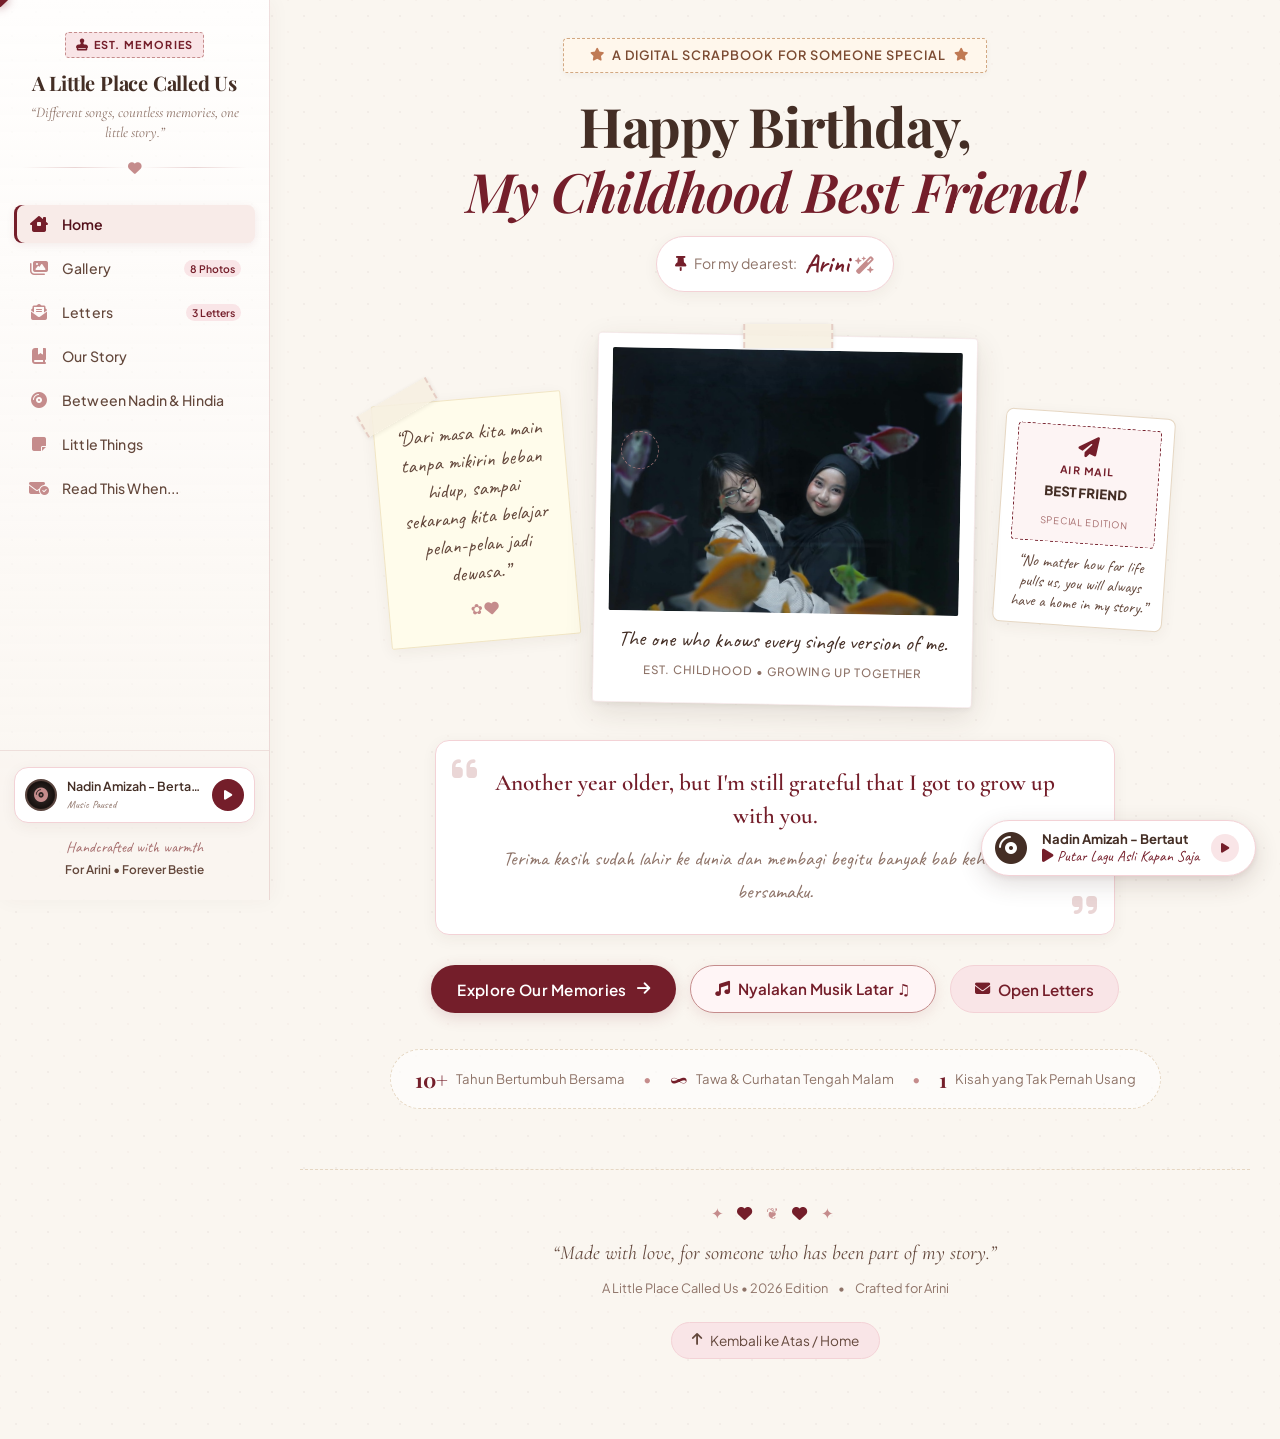
==== commit fa27d0c5: "update" ====
--- a/birthday-website/index.html
+++ b/birthday-website/index.html
@@ -84,9 +84,8 @@
   <!-- Sidebar Overlay (Mobile) -->
   <div class="sidebar-backdrop" id="sidebarBackdrop"></div>
 
-  <div class="layout-wrapper">
-    <!-- Sidebar Navigation -->
-    <aside class="sidebar" id="sidebar">
+  <!-- Sidebar Navigation Drawer -->
+  <aside class="sidebar" id="sidebar">
       <!-- Mobile Close Button inside drawer -->
       <button class="sidebar-close-btn" id="sidebarCloseBtn" aria-label="Tutup Menu">
         <i class="fa-solid fa-xmark"></i>
@@ -177,6 +176,8 @@
       </div>
     </aside>
 
+  <!-- Main Layout Wrapper -->
+  <div class="layout-wrapper">
     <!-- Main Content Container -->
     <main class="main-content" id="mainContent">
 
--- a/birthday-website/style.css
+++ b/birthday-website/style.css
@@ -528,7 +528,6 @@
   display: flex;
   min-height: 100vh;
   position: relative;
-  z-index: 2;
 }
 
 /* --- Left Permanent Sidebar --- */
@@ -542,7 +541,7 @@
   top: 0;
   bottom: 0;
   left: 0;
-  z-index: 1002;
+  z-index: 1005;
   box-shadow: 2px 0 20px rgba(68, 46, 37, 0.04);
   background-image: 
     linear-gradient(to bottom, rgba(255,255,255,0.7), rgba(246, 239, 233, 0.5)),
@@ -3194,13 +3193,25 @@
   /* Transform Sidebar into Mobile Drawer */
   .sidebar {
     transform: translateX(-100%);
-    transition: transform 0.35s cubic-bezier(0.25, 1, 0.5, 1);
+    transition: transform 0.35s cubic-bezier(0.25, 1, 0.5, 1), visibility 0.35s;
     top: 0;
+    bottom: 0;
+    left: 0;
     width: 290px;
-    z-index: 1002;
+    max-width: 85vw;
+    height: 100vh;
+    height: 100dvh;
+    z-index: 1005;
+    background-color: #FFFDF9;
+    box-shadow: 4px 0 25px rgba(68, 46, 37, 0.25);
+    visibility: hidden;
+    pointer-events: none;
+    -webkit-overflow-scrolling: touch;
   }
   .sidebar.mobile-open {
     transform: translateX(0);
+    visibility: visible;
+    pointer-events: auto;
   }
   .sidebar-close-btn {
     display: flex;
